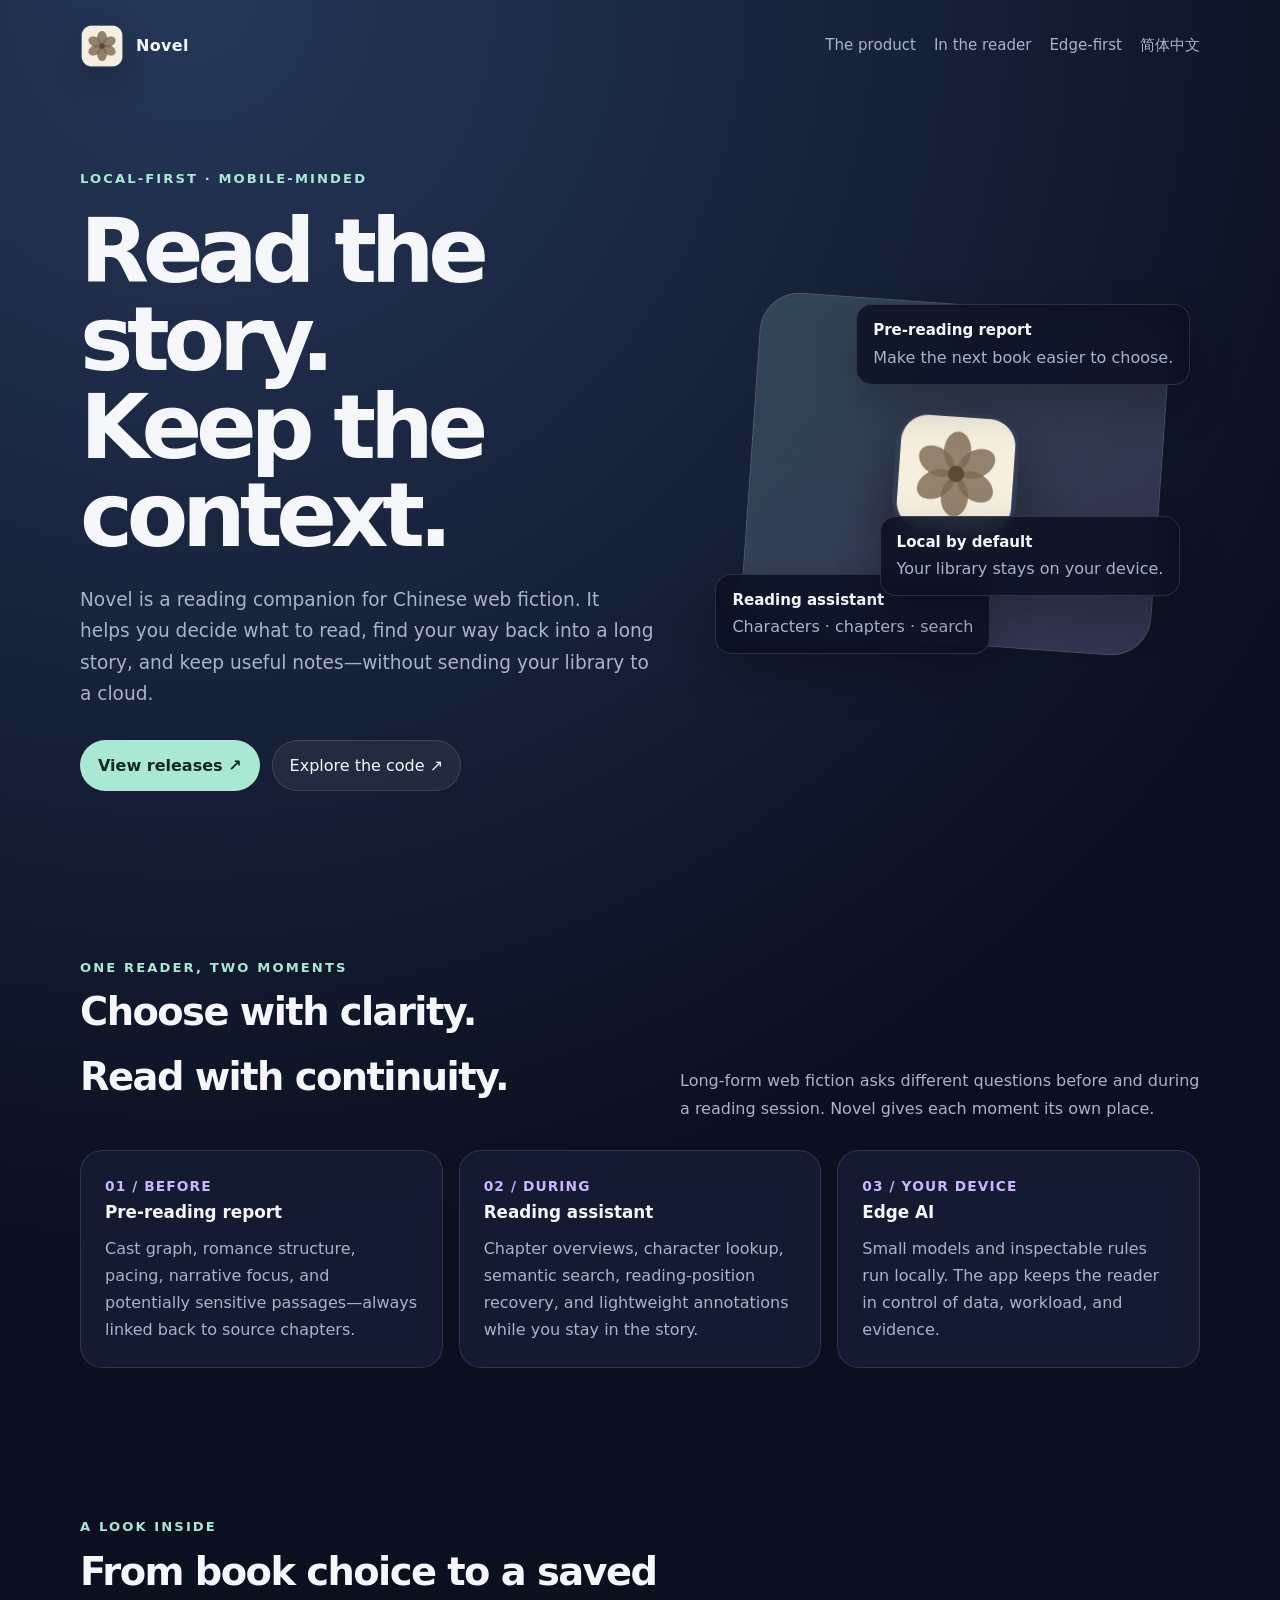
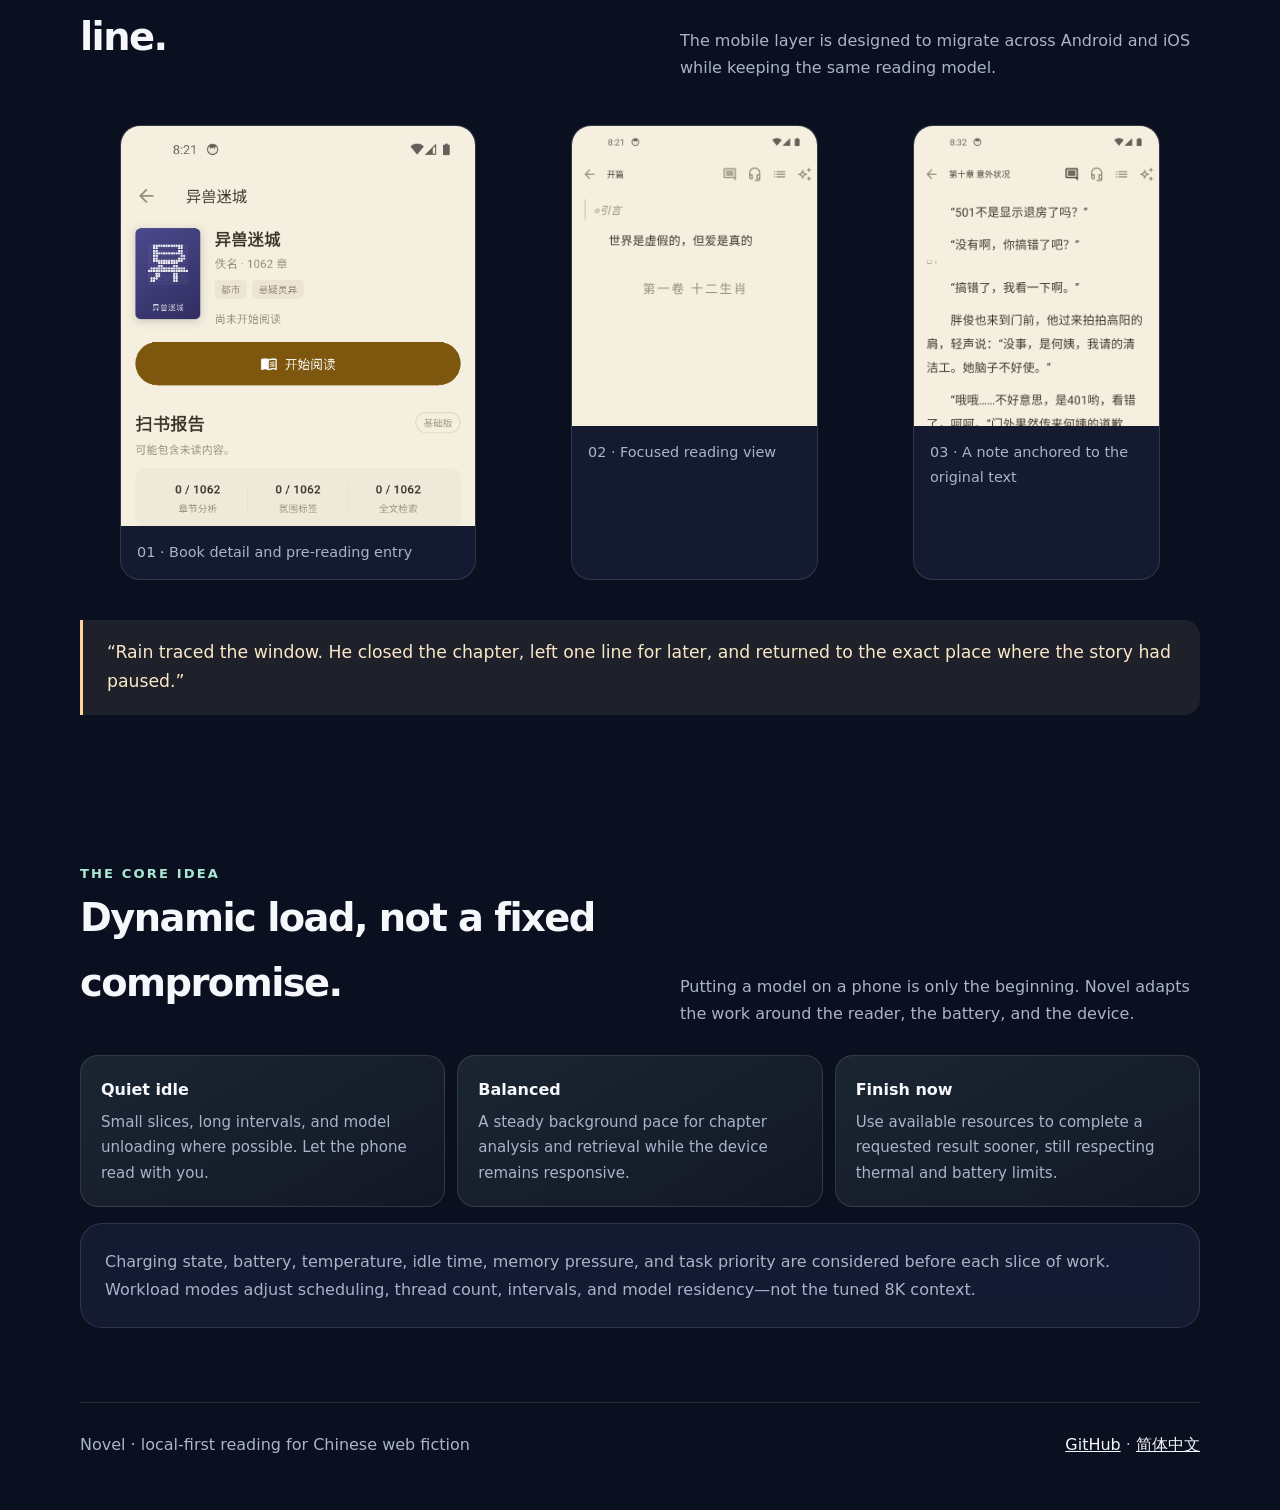
==== docs/index.html @ 36e09f7f "Add bilingual GitHub showcase" ====
<!doctype html>
<html lang="en">
<head>
  <meta charset="utf-8">
  <meta name="viewport" content="width=device-width, initial-scale=1">
  <meta name="description" content="Novel — a local-first reader for Chinese web fiction, built for edge devices.">
  <title>Novel · Read closer to the edge</title>
  <link rel="stylesheet" href="assets/site.css">
</head>
<body>
  <header class="wrap nav">
    <a class="brand" href="./"><img src="assets/novel-icon.ico" alt="Novel icon"><span>Novel</span></a>
    <nav class="nav-links" aria-label="Site navigation"><a href="#layers">The product</a><a href="#screens">In the reader</a><a href="#edge">Edge-first</a><a href="zh.html">简体中文</a></nav>
  </header>

  <main>
    <section class="wrap hero">
      <div>
        <div class="eyebrow">Local-first · mobile-minded</div>
        <h1>Read the story.<br>Keep the context.</h1>
        <p class="lead">Novel is a reading companion for Chinese web fiction. It helps you decide what to read, find your way back into a long story, and keep useful notes—without sending your library to a cloud.</p>
        <div class="actions"><a class="button primary" href="https://github.com/envymoon/EdgeNovel/releases">View releases ↗</a><a class="button" href="https://github.com/envymoon/EdgeNovel">Explore the code ↗</a></div>
      </div>
      <div class="hero-art" aria-label="Novel app icon and product principles">
        <div class="orb"><img src="assets/novel-icon.ico" alt="Novel app icon"></div>
        <div class="floating f-one"><strong>Pre-reading report</strong>Make the next book easier to choose.</div>
        <div class="floating f-two"><strong>Reading assistant</strong>Characters · chapters · search</div>
        <div class="floating f-three"><strong>Local by default</strong>Your library stays on your device.</div>
      </div>
    </section>

    <section id="layers" class="wrap">
      <div class="section-head"><div><div class="eyebrow">One reader, two moments</div><h2>Choose with clarity.<br>Read with continuity.</h2></div><p>Long-form web fiction asks different questions before and during a reading session. Novel gives each moment its own place.</p></div>
      <div class="grid">
        <article class="card"><div class="number">01 / BEFORE</div><h3>Pre-reading report</h3><p>Cast graph, romance structure, pacing, narrative focus, and potentially sensitive passages—always linked back to source chapters.</p></article>
        <article class="card"><div class="number">02 / DURING</div><h3>Reading assistant</h3><p>Chapter overviews, character lookup, semantic search, reading-position recovery, and lightweight annotations while you stay in the story.</p></article>
        <article class="card"><div class="number">03 / YOUR DEVICE</div><h3>Edge AI</h3><p>Small models and inspectable rules run locally. The app keeps the reader in control of data, workload, and evidence.</p></article>
      </div>
    </section>

    <section id="screens" class="wrap">
      <div class="section-head"><div><div class="eyebrow">A look inside</div><h2>From book choice to a saved line.</h2></div><p>The mobile layer is designed to migrate across Android and iOS while keeping the same reading model.</p></div>
      <div class="screens">
        <figure class="shot tall"><img src="assets/android-book-detail.png" alt="Novel book detail page"><figcaption>01 · Book detail and pre-reading entry</figcaption></figure>
        <figure class="shot"><img src="assets/android-reader-open.png" alt="Novel reading page"><figcaption>02 · Focused reading view</figcaption></figure>
        <figure class="shot"><img src="assets/android-test-annotation-saved.png" alt="Novel annotation saved in a chapter"><figcaption>03 · A note anchored to the original text</figcaption></figure>
      </div>
      <div style="margin-top:24px" class="quote">“Rain traced the window. He closed the chapter, left one line for later, and returned to the exact place where the story had paused.”</div>
    </section>

    <section id="edge" class="wrap">
      <div class="section-head"><div><div class="eyebrow">The core idea</div><h2>Dynamic load, not a fixed compromise.</h2></div><p>Putting a model on a phone is only the beginning. Novel adapts the work around the reader, the battery, and the device.</p></div>
      <div class="modes">
        <div class="mode"><strong>Quiet idle</strong><p>Small slices, long intervals, and model unloading where possible. Let the phone read with you.</p></div>
        <div class="mode"><strong>Balanced</strong><p>A steady background pace for chapter analysis and retrieval while the device remains responsive.</p></div>
        <div class="mode"><strong>Finish now</strong><p>Use available resources to complete a requested result sooner, still respecting thermal and battery limits.</p></div>
      </div>
      <div class="card" style="margin-top:16px"><p>Charging state, battery, temperature, idle time, memory pressure, and task priority are considered before each slice of work. Workload modes adjust scheduling, thread count, intervals, and model residency—not the tuned 8K context.</p></div>
    </section>
  </main>

  <footer class="wrap footer"><span>Novel · local-first reading for Chinese web fiction</span><span><a href="https://github.com/envymoon/EdgeNovel">GitHub</a> · <a href="zh.html">简体中文</a></span></footer>
</body>
</html>
---- docs/assets/site.css ----
:root {
  color-scheme: dark;
  --bg: #0b1020;
  --surface: rgba(22, 30, 54, .78);
  --surface-strong: #18223d;
  --text: #f6f7fb;
  --muted: #a9b3ca;
  --line: rgba(255,255,255,.12);
  --accent: #a9e8d3;
  --accent-2: #c9b6ff;
  --warm: #ffd49a;
}

* { box-sizing: border-box; }
html { scroll-behavior: smooth; }
body {
  margin: 0;
  background: radial-gradient(circle at 15% 0%, #263759 0, transparent 38%), var(--bg);
  color: var(--text);
  font: 16px/1.7 Inter, ui-sans-serif, system-ui, -apple-system, BlinkMacSystemFont, "Segoe UI", sans-serif;
}
a { color: inherit; }
.wrap { width: min(1120px, calc(100% - 40px)); margin: 0 auto; }
.nav { display:flex; align-items:center; justify-content:space-between; padding: 24px 0; }
.brand { display:flex; align-items:center; gap: 12px; font-weight: 700; letter-spacing: .02em; text-decoration:none; }
.brand img { width: 44px; height: 44px; border-radius: 13px; box-shadow: 0 12px 30px rgba(0,0,0,.25); }
.nav-links { display:flex; gap: 18px; color: var(--muted); font-size: .94rem; }
.nav-links a { text-decoration:none; }
.nav-links a:hover { color: var(--text); }
.hero { display:grid; grid-template-columns: 1.08fr .92fr; gap: 56px; align-items:center; padding: 76px 0 92px; }
.eyebrow { color: var(--accent); font-size: .82rem; letter-spacing: .16em; text-transform: uppercase; font-weight: 700; }
h1 { font-size: clamp(2.7rem, 7vw, 5.8rem); line-height: .98; letter-spacing: -.07em; margin: 18px 0 24px; max-width: 720px; }
h2 { font-size: clamp(1.8rem, 3vw, 2.8rem); letter-spacing: -.04em; margin: 0 0 12px; }
h3 { margin: 0 0 8px; font-size: 1.05rem; }
.lead { color: var(--muted); font-size: 1.16rem; max-width: 630px; }
.actions { display:flex; flex-wrap:wrap; gap: 12px; margin-top: 30px; }
.button { display:inline-flex; align-items:center; gap:8px; padding: 11px 17px; border: 1px solid var(--line); border-radius: 999px; text-decoration:none; background: rgba(255,255,255,.06); }
.button.primary { background: var(--accent); color: #142920; border-color: transparent; font-weight: 700; }
.hero-art { position:relative; min-height: 390px; }
.orb { position:absolute; inset: 20px 8% 30px 8%; border-radius: 40px; background: linear-gradient(145deg, rgba(169,232,211,.18), rgba(201,182,255,.2)); border:1px solid var(--line); transform: rotate(4deg); }
.orb img { position:absolute; width: 124px; height:124px; left: 50%; top: 50%; transform: translate(-50%,-50%); border-radius: 34px; box-shadow: 0 24px 60px rgba(0,0,0,.4); }
.floating { position:absolute; padding: 13px 16px; border:1px solid var(--line); border-radius:16px; background: rgba(12,18,36,.88); backdrop-filter: blur(14px); color: var(--muted); box-shadow: 0 20px 45px rgba(0,0,0,.22); }
.floating strong { display:block; color: var(--text); font-size: .94rem; }
.f-one { top: 20px; right: 2%; } .f-two { bottom: 20px; left: 1%; } .f-three { bottom: 78px; right: 4%; }
section { padding: 74px 0; }
.section-head { display:flex; justify-content:space-between; align-items:end; gap: 20px; margin-bottom: 28px; }
.section-head p { max-width: 520px; color: var(--muted); margin:0; }
.grid { display:grid; grid-template-columns: repeat(3, 1fr); gap: 16px; }
.card { background: var(--surface); border: 1px solid var(--line); border-radius: 22px; padding: 24px; backdrop-filter: blur(12px); }
.card p { color: var(--muted); margin: 0; }
.number { color: var(--accent-2); font-weight:800; font-size:.86rem; letter-spacing:.08em; }
.screens { display:grid; grid-template-columns: 1.2fr .9fr .9fr; gap: 15px; align-items:stretch; }
.shot { overflow:hidden; border-radius: 20px; border:1px solid var(--line); background: #141b30; }
.shot img { width:100%; height: 300px; object-fit:cover; object-position:top; display:block; }
.shot.tall img { height: 400px; }
.shot figcaption { padding: 14px 16px; color: var(--muted); font-size:.9rem; }
.quote { border-left: 3px solid var(--warm); padding: 18px 24px; background: rgba(255,212,154,.08); border-radius: 0 16px 16px 0; color: #f9e7c7; font-size: 1.08rem; }
.modes { display:grid; grid-template-columns: repeat(3,1fr); gap: 12px; }
.mode { padding: 20px; border-radius: 18px; border:1px solid var(--line); background: linear-gradient(150deg, rgba(169,232,211,.10), rgba(255,255,255,.03)); }
.mode strong { display:block; margin-bottom:6px; }
.mode p { color: var(--muted); margin:0; font-size:.94rem; }
.footer { border-top:1px solid var(--line); padding: 28px 0 52px; color: var(--muted); display:flex; justify-content:space-between; gap: 20px; }
.footer a { color: var(--text); }
@media (max-width: 820px) {
  .hero { grid-template-columns: 1fr; padding-top: 40px; }
  .hero-art { min-height: 330px; }
  .grid, .modes { grid-template-columns: 1fr; }
  .screens { grid-template-columns: 1fr 1fr; }
  .shot:first-child { grid-column: 1 / -1; }
  .nav-links { gap: 10px; }
}
@media (max-width: 520px) {
  .wrap { width: min(100% - 28px, 1120px); }
  .nav { align-items:flex-start; }
  .nav-links { flex-direction:column; align-items:flex-end; }
  .screens { grid-template-columns: 1fr; }
  .shot:first-child { grid-column:auto; }
}
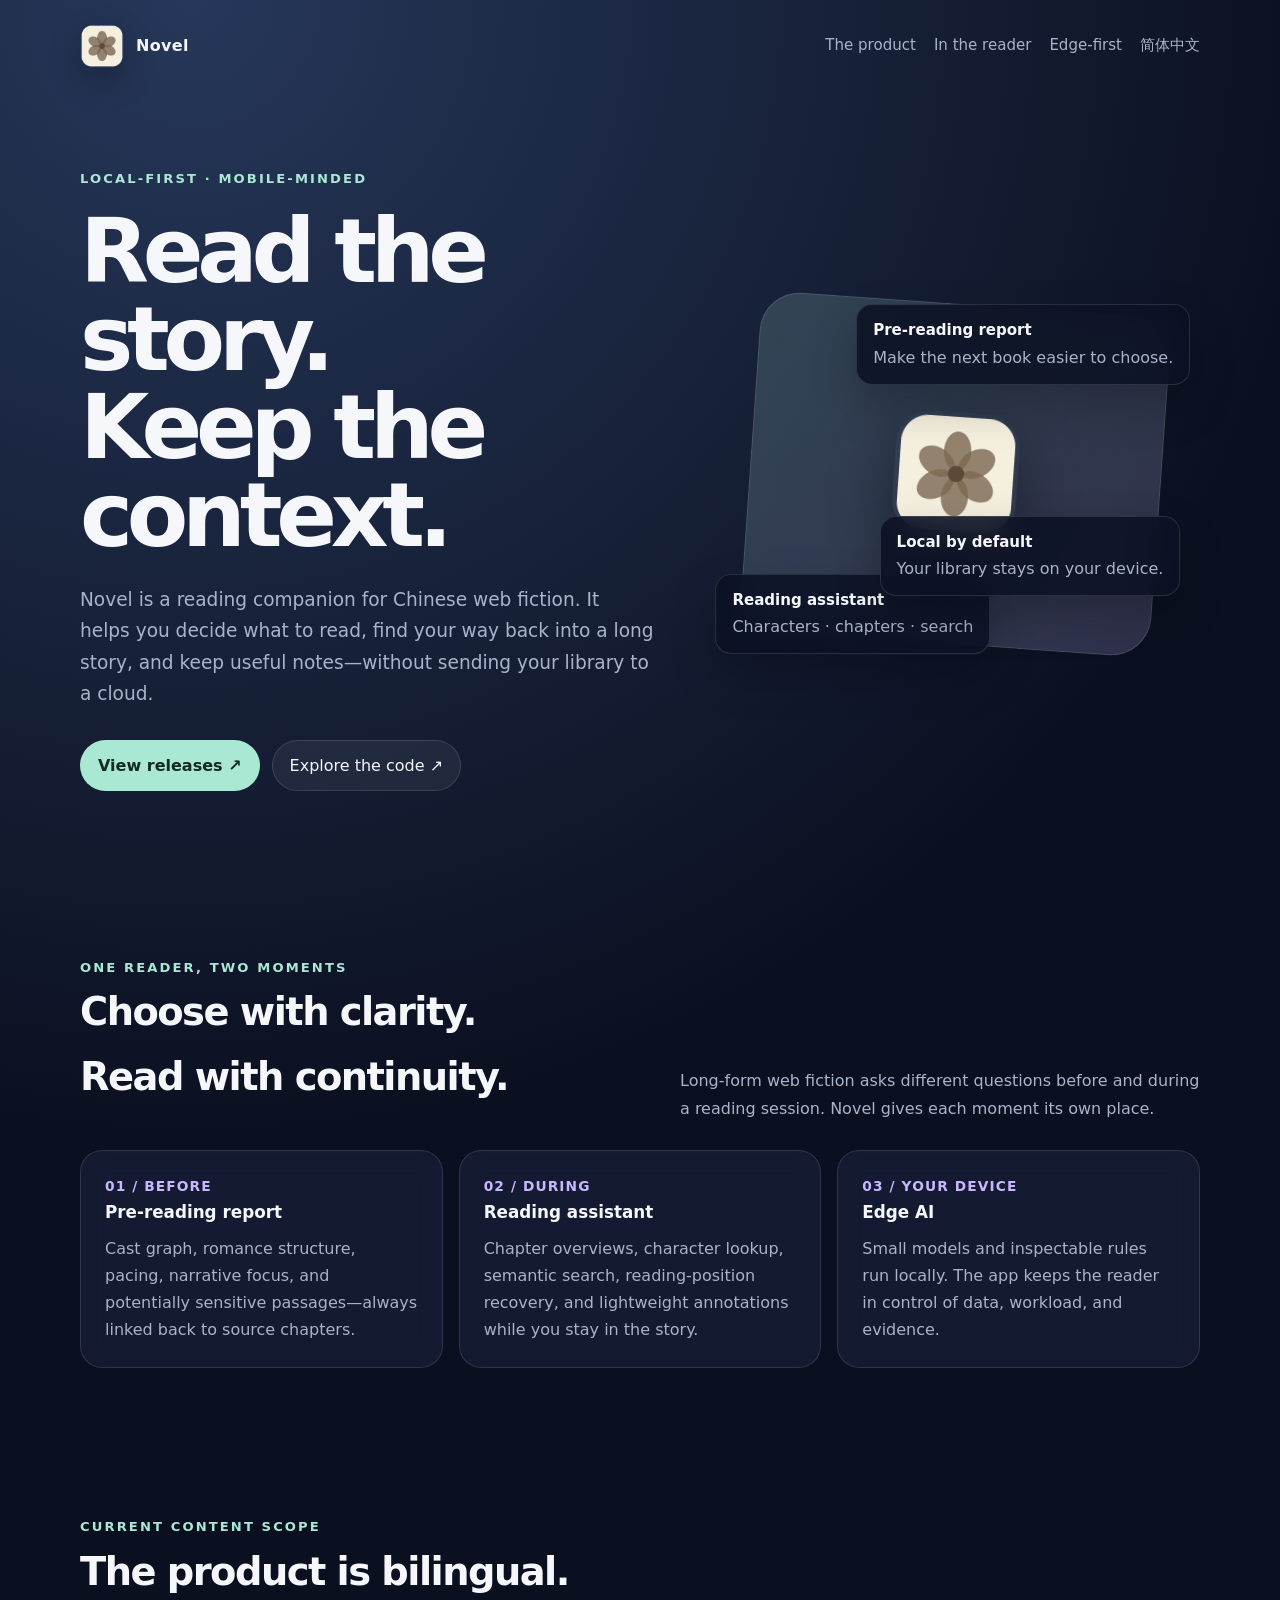
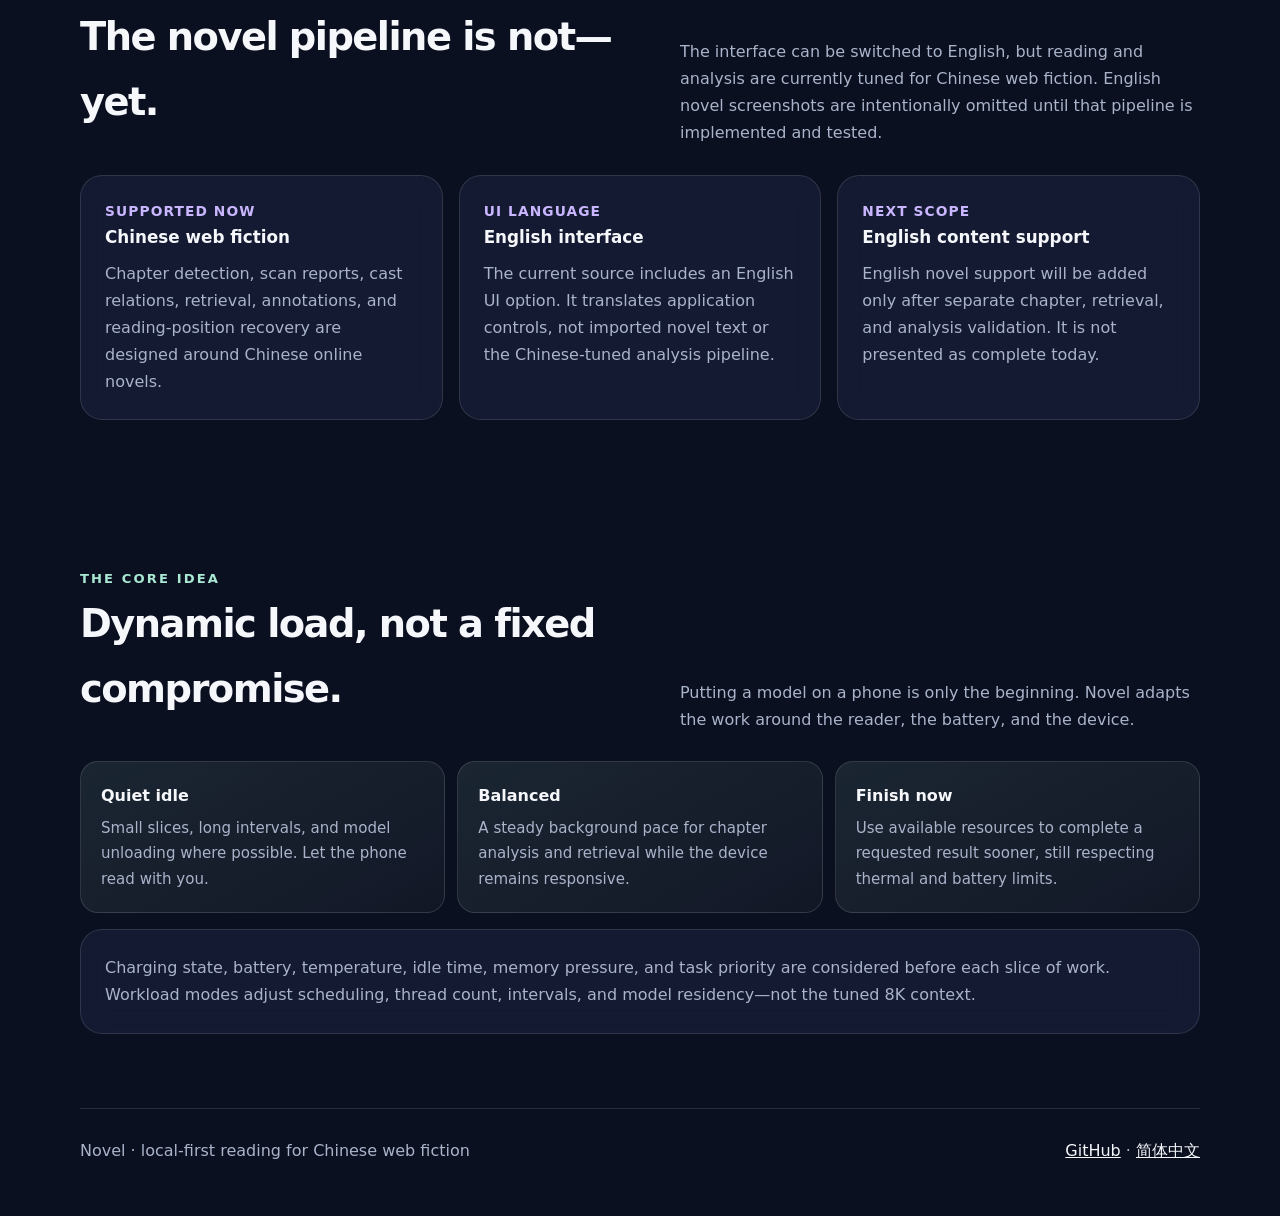
==== commit 1b186052: "Clarify Chinese content support" ====
--- a/docs/index.html
+++ b/docs/index.html
@@ -39,13 +39,12 @@
     </section>
 
     <section id="screens" class="wrap">
-      <div class="section-head"><div><div class="eyebrow">A look inside</div><h2>From book choice to a saved line.</h2></div><p>The mobile layer is designed to migrate across Android and iOS while keeping the same reading model.</p></div>
-      <div class="screens">
-        <figure class="shot tall"><img src="assets/android-book-detail.png" alt="Novel book detail page"><figcaption>01 · Book detail and pre-reading entry</figcaption></figure>
-        <figure class="shot"><img src="assets/android-reader-open.png" alt="Novel reading page"><figcaption>02 · Focused reading view</figcaption></figure>
-        <figure class="shot"><img src="assets/android-test-annotation-saved.png" alt="Novel annotation saved in a chapter"><figcaption>03 · A note anchored to the original text</figcaption></figure>
+      <div class="section-head"><div><div class="eyebrow">Current content scope</div><h2>The product is bilingual.<br>The novel pipeline is not—yet.</h2></div><p>The interface can be switched to English, but reading and analysis are currently tuned for Chinese web fiction. English novel screenshots are intentionally omitted until that pipeline is implemented and tested.</p></div>
+      <div class="grid">
+        <article class="card"><div class="number">SUPPORTED NOW</div><h3>Chinese web fiction</h3><p>Chapter detection, scan reports, cast relations, retrieval, annotations, and reading-position recovery are designed around Chinese online novels.</p></article>
+        <article class="card"><div class="number">UI LANGUAGE</div><h3>English interface</h3><p>The current source includes an English UI option. It translates application controls, not imported novel text or the Chinese-tuned analysis pipeline.</p></article>
+        <article class="card"><div class="number">NEXT SCOPE</div><h3>English content support</h3><p>English novel support will be added only after separate chapter, retrieval, and analysis validation. It is not presented as complete today.</p></article>
       </div>
-      <div style="margin-top:24px" class="quote">“Rain traced the window. He closed the chapter, left one line for later, and returned to the exact place where the story had paused.”</div>
     </section>
 
     <section id="edge" class="wrap">
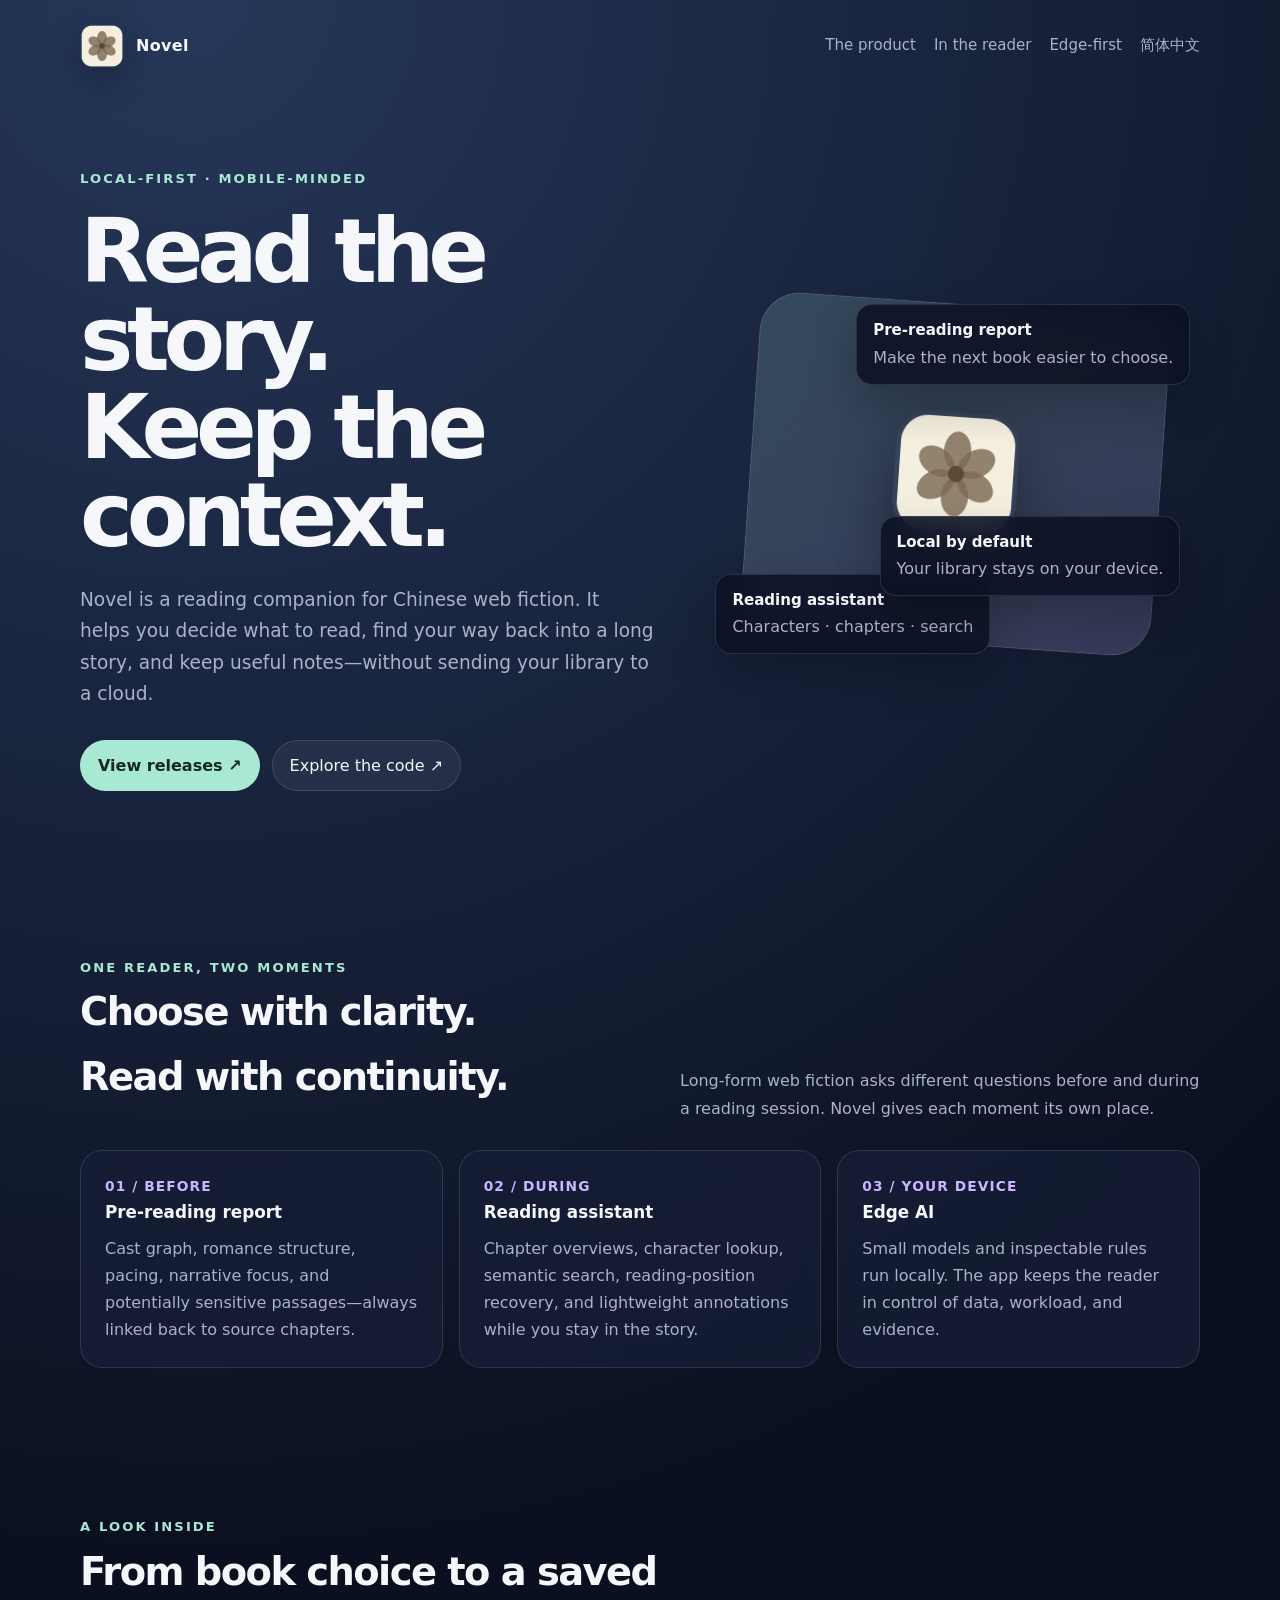
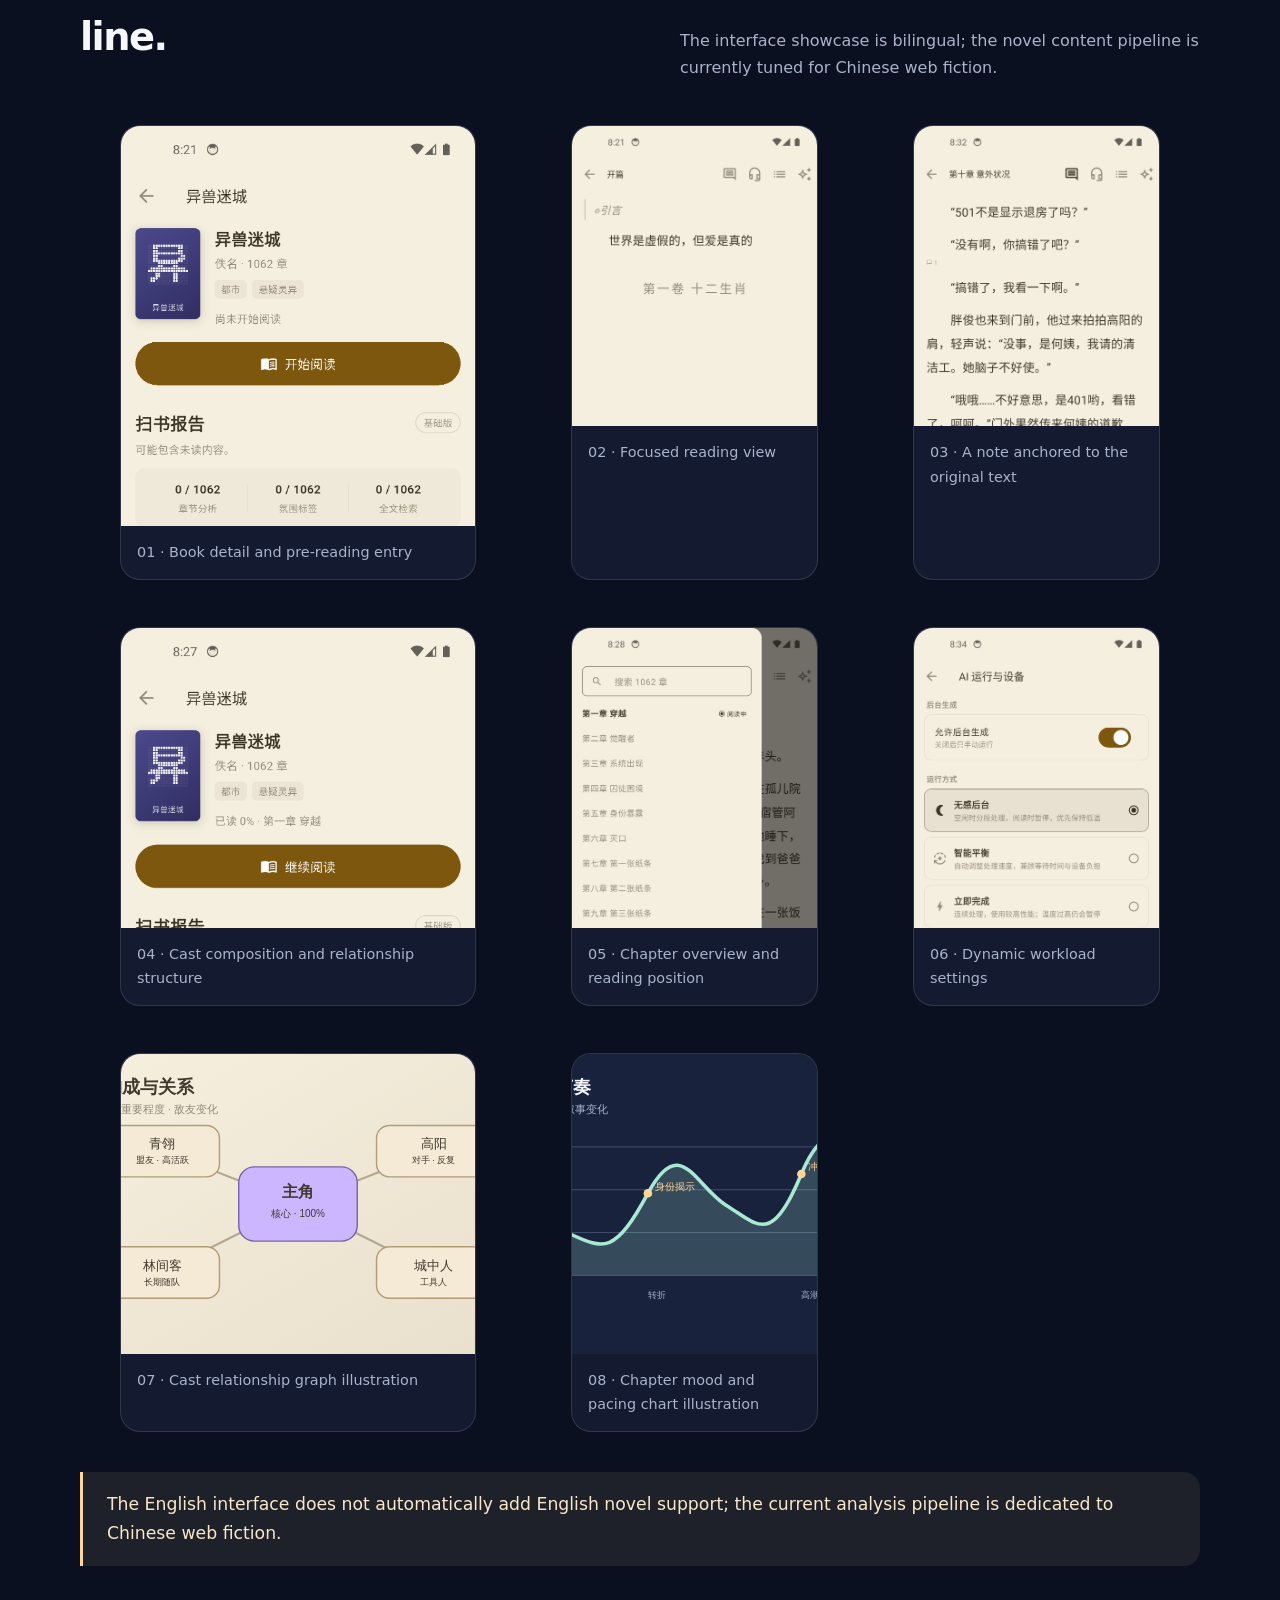
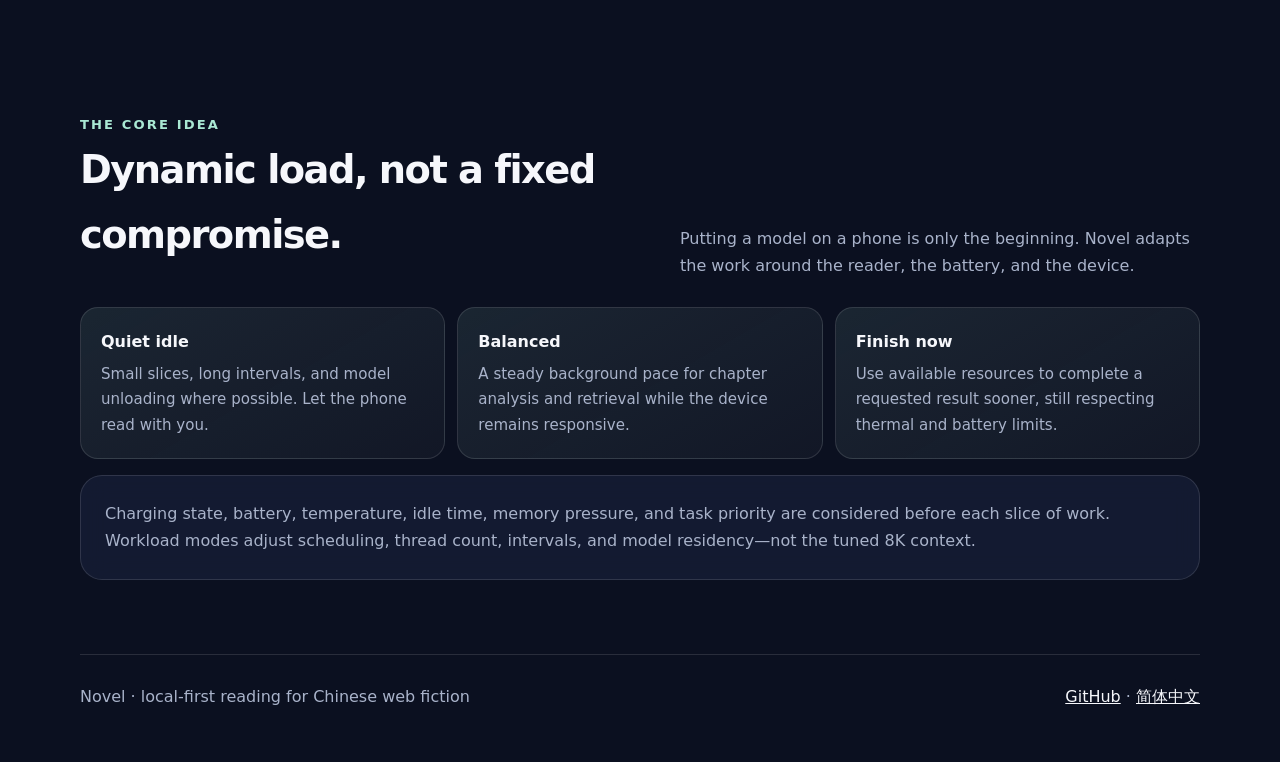
==== commit e99578ca: "Restore bilingual showcase images" ====
--- a/docs/index.html
+++ b/docs/index.html
@@ -39,12 +39,18 @@
     </section>
 
     <section id="screens" class="wrap">
-      <div class="section-head"><div><div class="eyebrow">Current content scope</div><h2>The product is bilingual.<br>The novel pipeline is not—yet.</h2></div><p>The interface can be switched to English, but reading and analysis are currently tuned for Chinese web fiction. English novel screenshots are intentionally omitted until that pipeline is implemented and tested.</p></div>
-      <div class="grid">
-        <article class="card"><div class="number">SUPPORTED NOW</div><h3>Chinese web fiction</h3><p>Chapter detection, scan reports, cast relations, retrieval, annotations, and reading-position recovery are designed around Chinese online novels.</p></article>
-        <article class="card"><div class="number">UI LANGUAGE</div><h3>English interface</h3><p>The current source includes an English UI option. It translates application controls, not imported novel text or the Chinese-tuned analysis pipeline.</p></article>
-        <article class="card"><div class="number">NEXT SCOPE</div><h3>English content support</h3><p>English novel support will be added only after separate chapter, retrieval, and analysis validation. It is not presented as complete today.</p></article>
+      <div class="section-head"><div><div class="eyebrow">A look inside</div><h2>From book choice to a saved line.</h2></div><p>The interface showcase is bilingual; the novel content pipeline is currently tuned for Chinese web fiction.</p></div>
+      <div class="screens">
+        <figure class="shot tall"><img src="assets/android-book-detail.png" alt="Novel book detail page"><figcaption>01 · Book detail and pre-reading entry</figcaption></figure>
+        <figure class="shot"><img src="assets/android-reader-open.png" alt="Novel reading page"><figcaption>02 · Focused reading view</figcaption></figure>
+        <figure class="shot"><img src="assets/android-test-annotation-saved.png" alt="Novel annotation saved in a chapter"><figcaption>03 · A note anchored to the original text</figcaption></figure>
+        <figure class="shot"><img src="assets/android-test-detail2.png" alt="Cast composition and relationship structure"><figcaption>04 · Cast composition and relationship structure</figcaption></figure>
+        <figure class="shot"><img src="assets/android-test-toc-open2.png" alt="Chapter overview and current reading position"><figcaption>05 · Chapter overview and reading position</figcaption></figure>
+        <figure class="shot"><img src="assets/android-test-ai-runtime-mobile.png" alt="Dynamic workload settings"><figcaption>06 · Dynamic workload settings</figcaption></figure>
+        <figure class="shot"><img src="assets/cast-graph.svg" alt="Cast relationship graph interface illustration"><figcaption>07 · Cast relationship graph illustration</figcaption></figure>
+        <figure class="shot"><img src="assets/mood-chart.svg" alt="Chapter mood and pacing chart interface illustration"><figcaption>08 · Chapter mood and pacing chart illustration</figcaption></figure>
       </div>
+      <div style="margin-top:24px" class="quote">The English interface does not automatically add English novel support; the current analysis pipeline is dedicated to Chinese web fiction.</div>
     </section>
 
     <section id="edge" class="wrap">
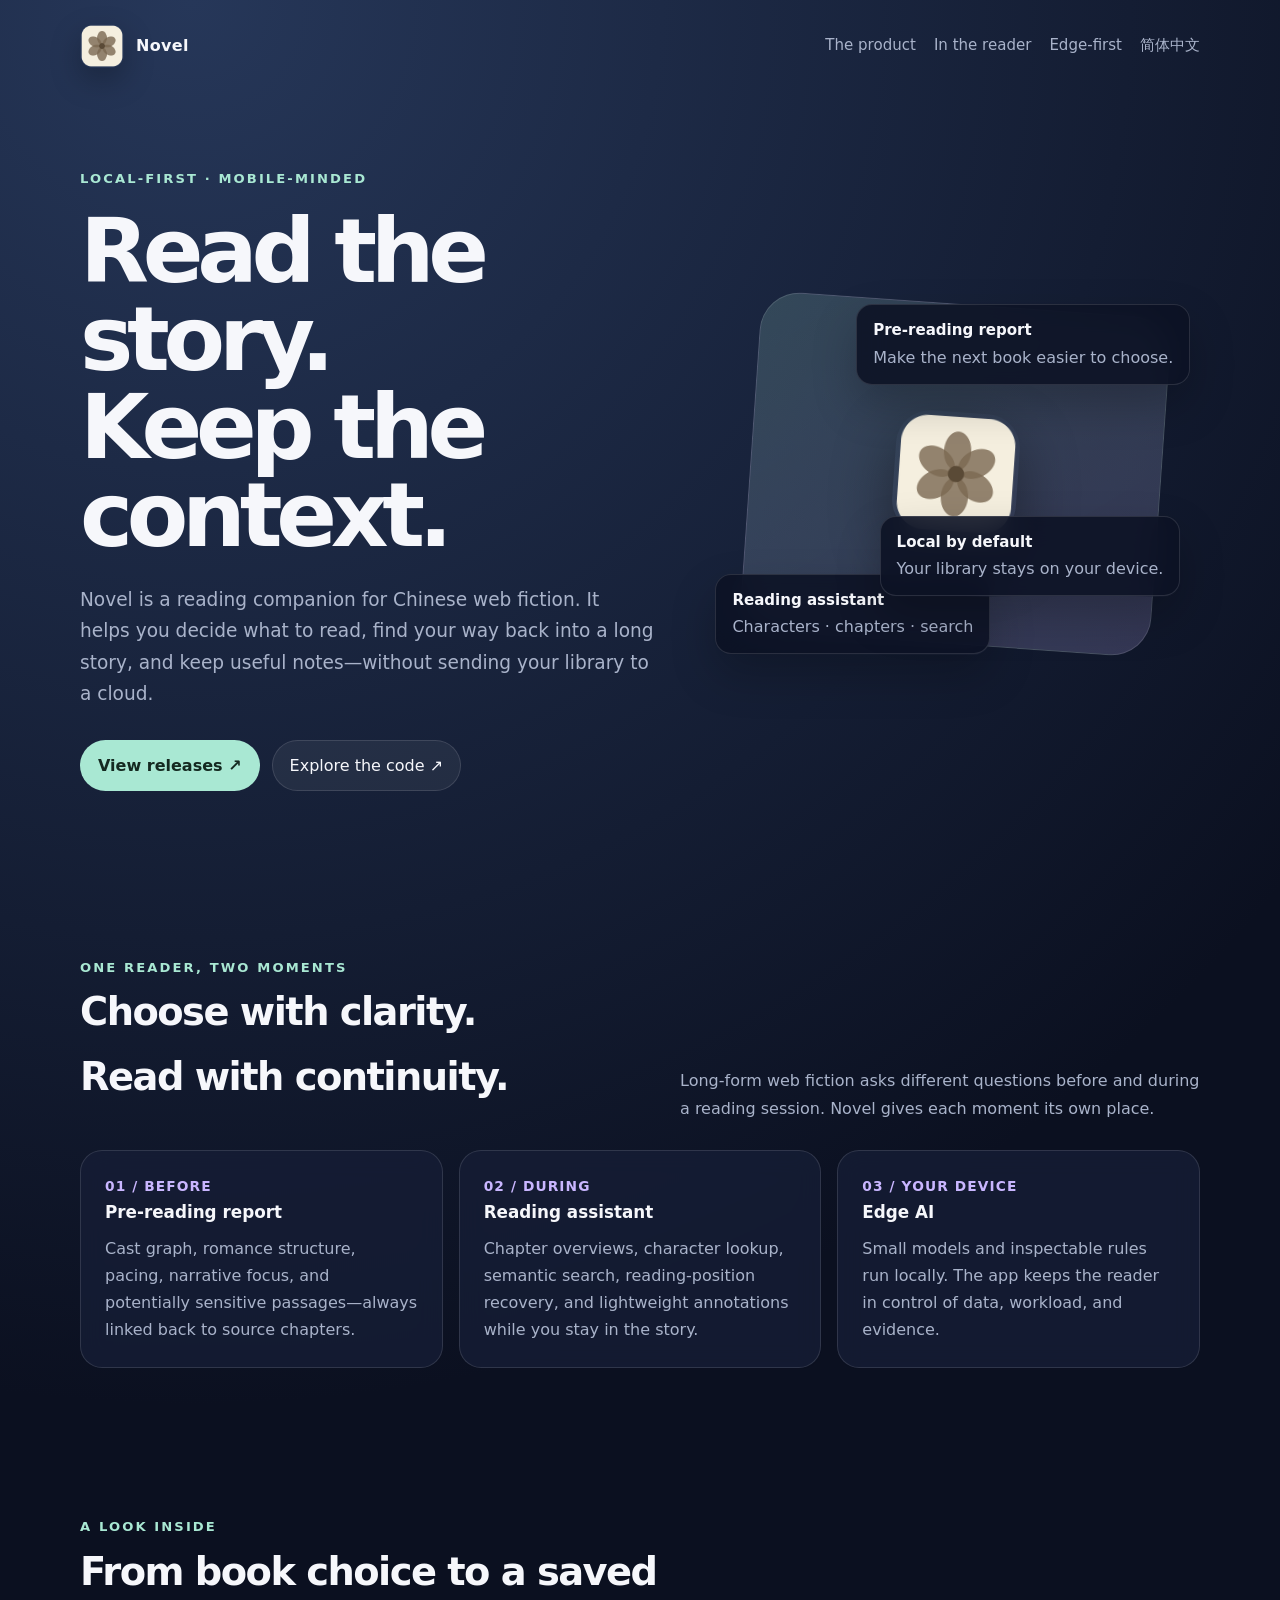
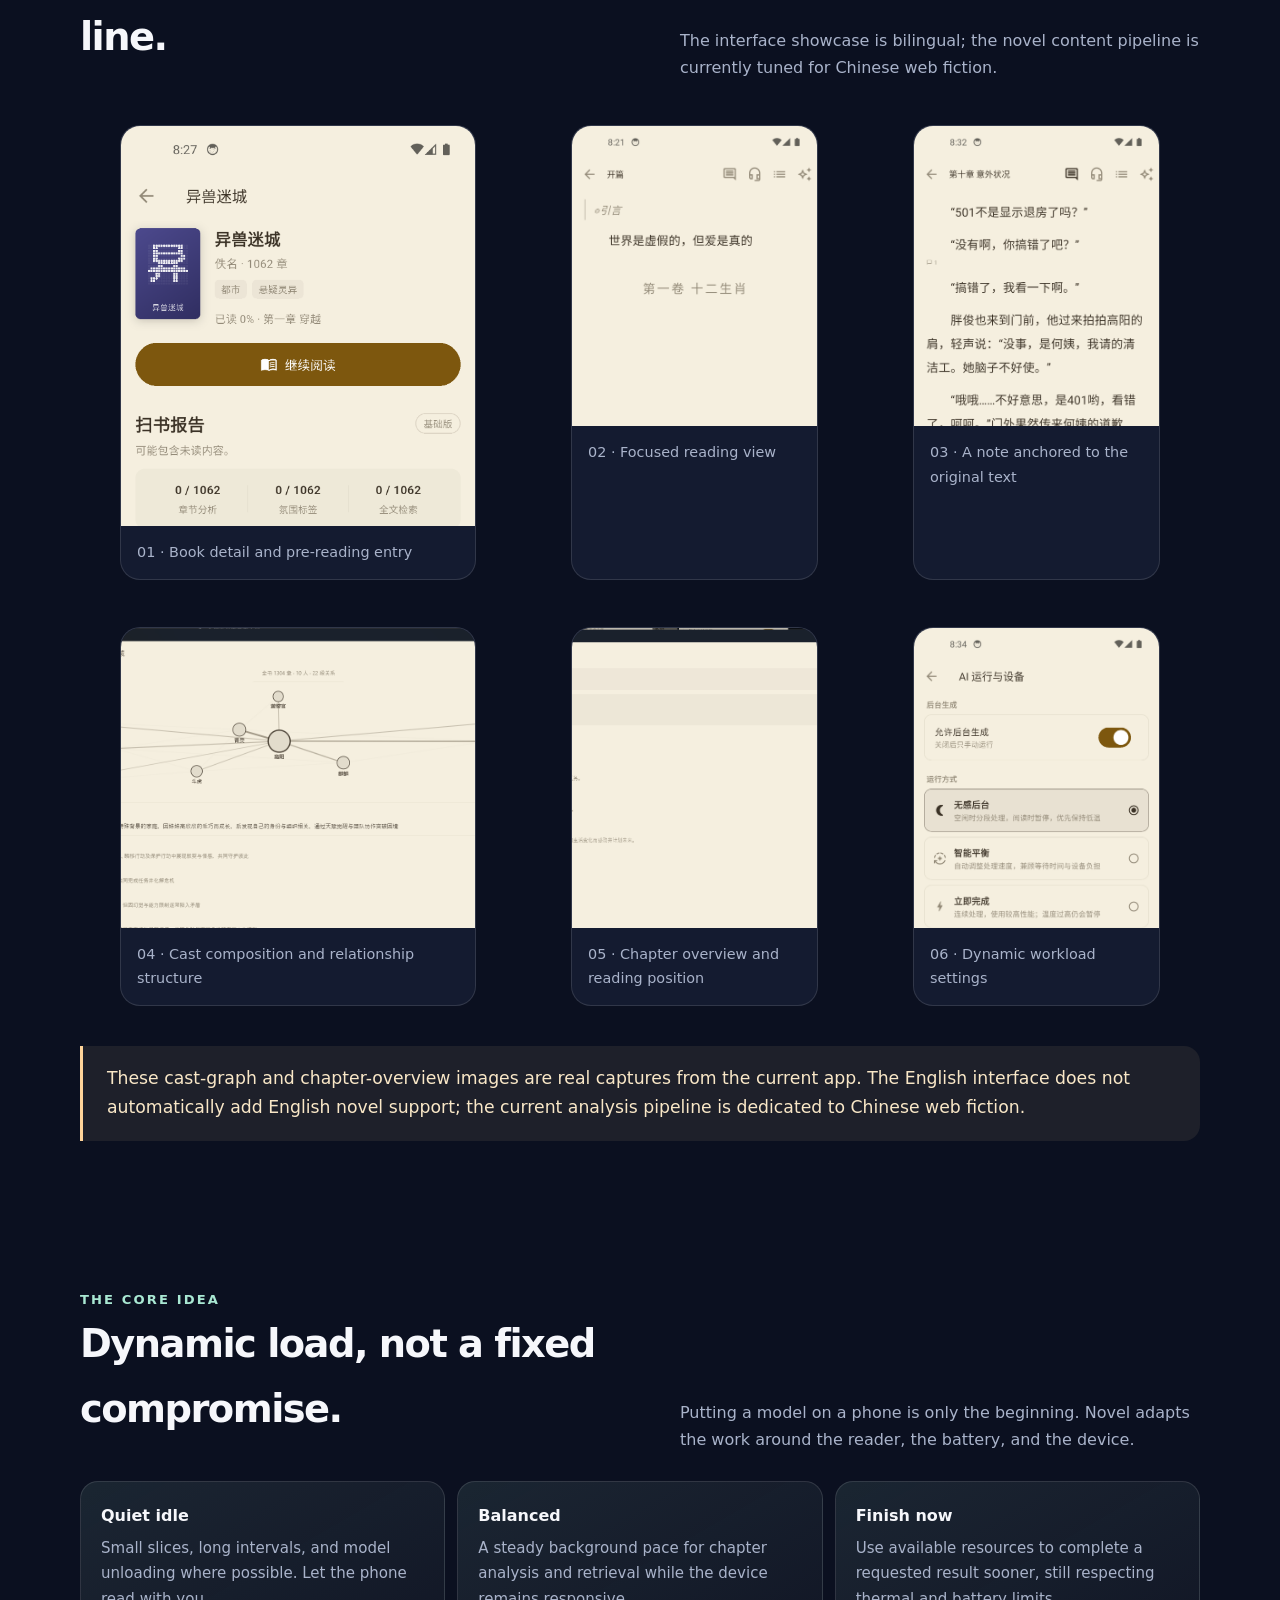
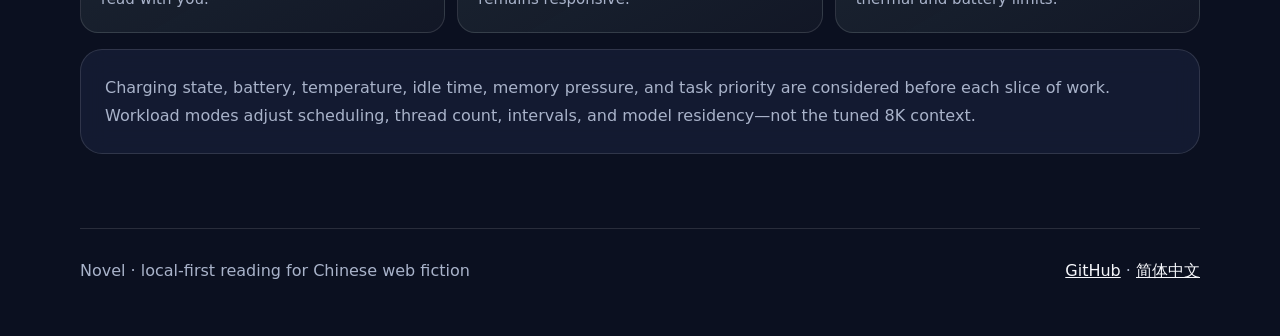
==== commit 692d4b67: "Use real reader screenshots" ====
--- a/docs/index.html
+++ b/docs/index.html
@@ -44,13 +44,11 @@
         <figure class="shot tall"><img src="assets/android-book-detail.png" alt="Novel book detail page"><figcaption>01 · Book detail and pre-reading entry</figcaption></figure>
         <figure class="shot"><img src="assets/android-reader-open.png" alt="Novel reading page"><figcaption>02 · Focused reading view</figcaption></figure>
         <figure class="shot"><img src="assets/android-test-annotation-saved.png" alt="Novel annotation saved in a chapter"><figcaption>03 · A note anchored to the original text</figcaption></figure>
-        <figure class="shot"><img src="assets/android-test-detail2.png" alt="Cast composition and relationship structure"><figcaption>04 · Cast composition and relationship structure</figcaption></figure>
-        <figure class="shot"><img src="assets/android-test-toc-open2.png" alt="Chapter overview and current reading position"><figcaption>05 · Chapter overview and reading position</figcaption></figure>
+        <figure class="shot"><img src="assets/cast-graph-real.png" alt="Cast composition and relationship structure"><figcaption>04 · Cast composition and relationship structure</figcaption></figure>
+        <figure class="shot"><img src="assets/chapter-overview-real.png" alt="Chapter overview and current reading position"><figcaption>05 · Chapter overview and reading position</figcaption></figure>
         <figure class="shot"><img src="assets/android-test-ai-runtime-mobile.png" alt="Dynamic workload settings"><figcaption>06 · Dynamic workload settings</figcaption></figure>
-        <figure class="shot"><img src="assets/cast-graph.svg" alt="Cast relationship graph interface illustration"><figcaption>07 · Cast relationship graph illustration</figcaption></figure>
-        <figure class="shot"><img src="assets/mood-chart.svg" alt="Chapter mood and pacing chart interface illustration"><figcaption>08 · Chapter mood and pacing chart illustration</figcaption></figure>
       </div>
-      <div style="margin-top:24px" class="quote">The English interface does not automatically add English novel support; the current analysis pipeline is dedicated to Chinese web fiction.</div>
+      <div style="margin-top:24px" class="quote">These cast-graph and chapter-overview images are real captures from the current app. The English interface does not automatically add English novel support; the current analysis pipeline is dedicated to Chinese web fiction.</div>
     </section>
 
     <section id="edge" class="wrap">
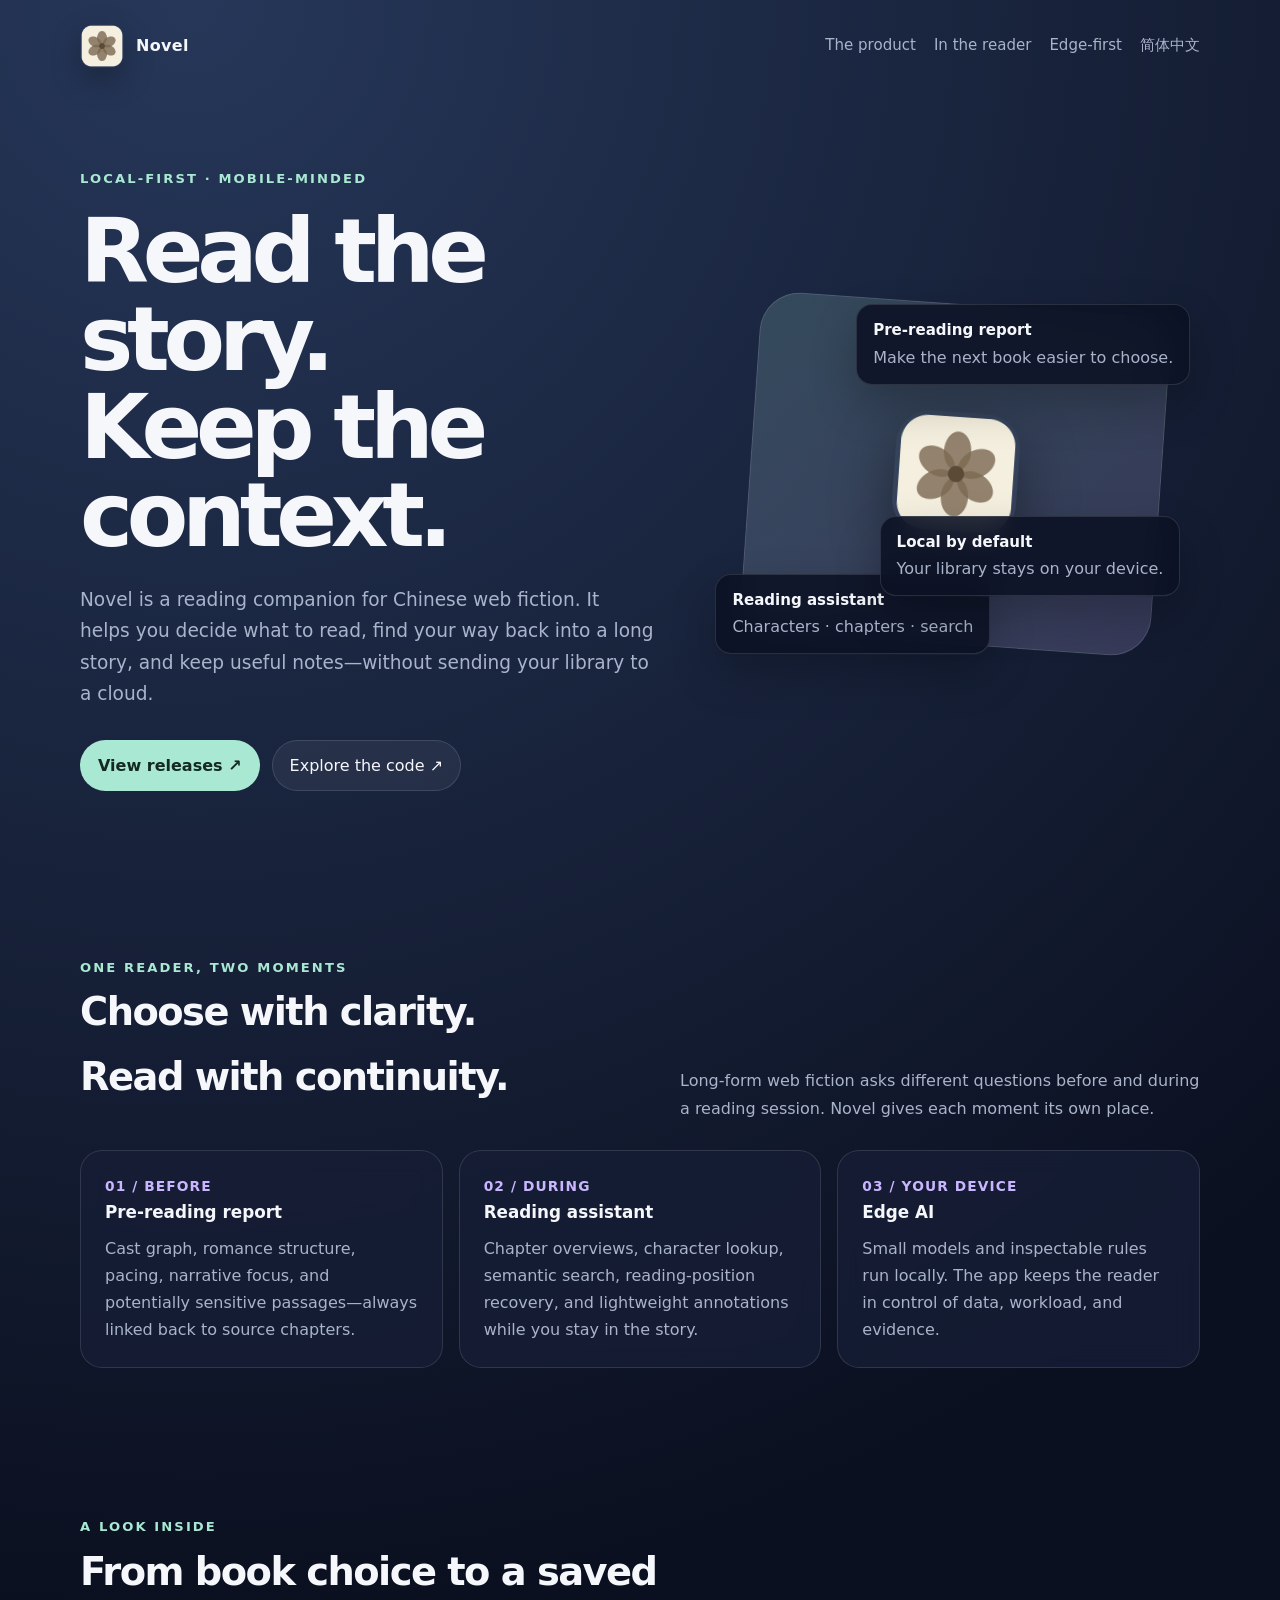
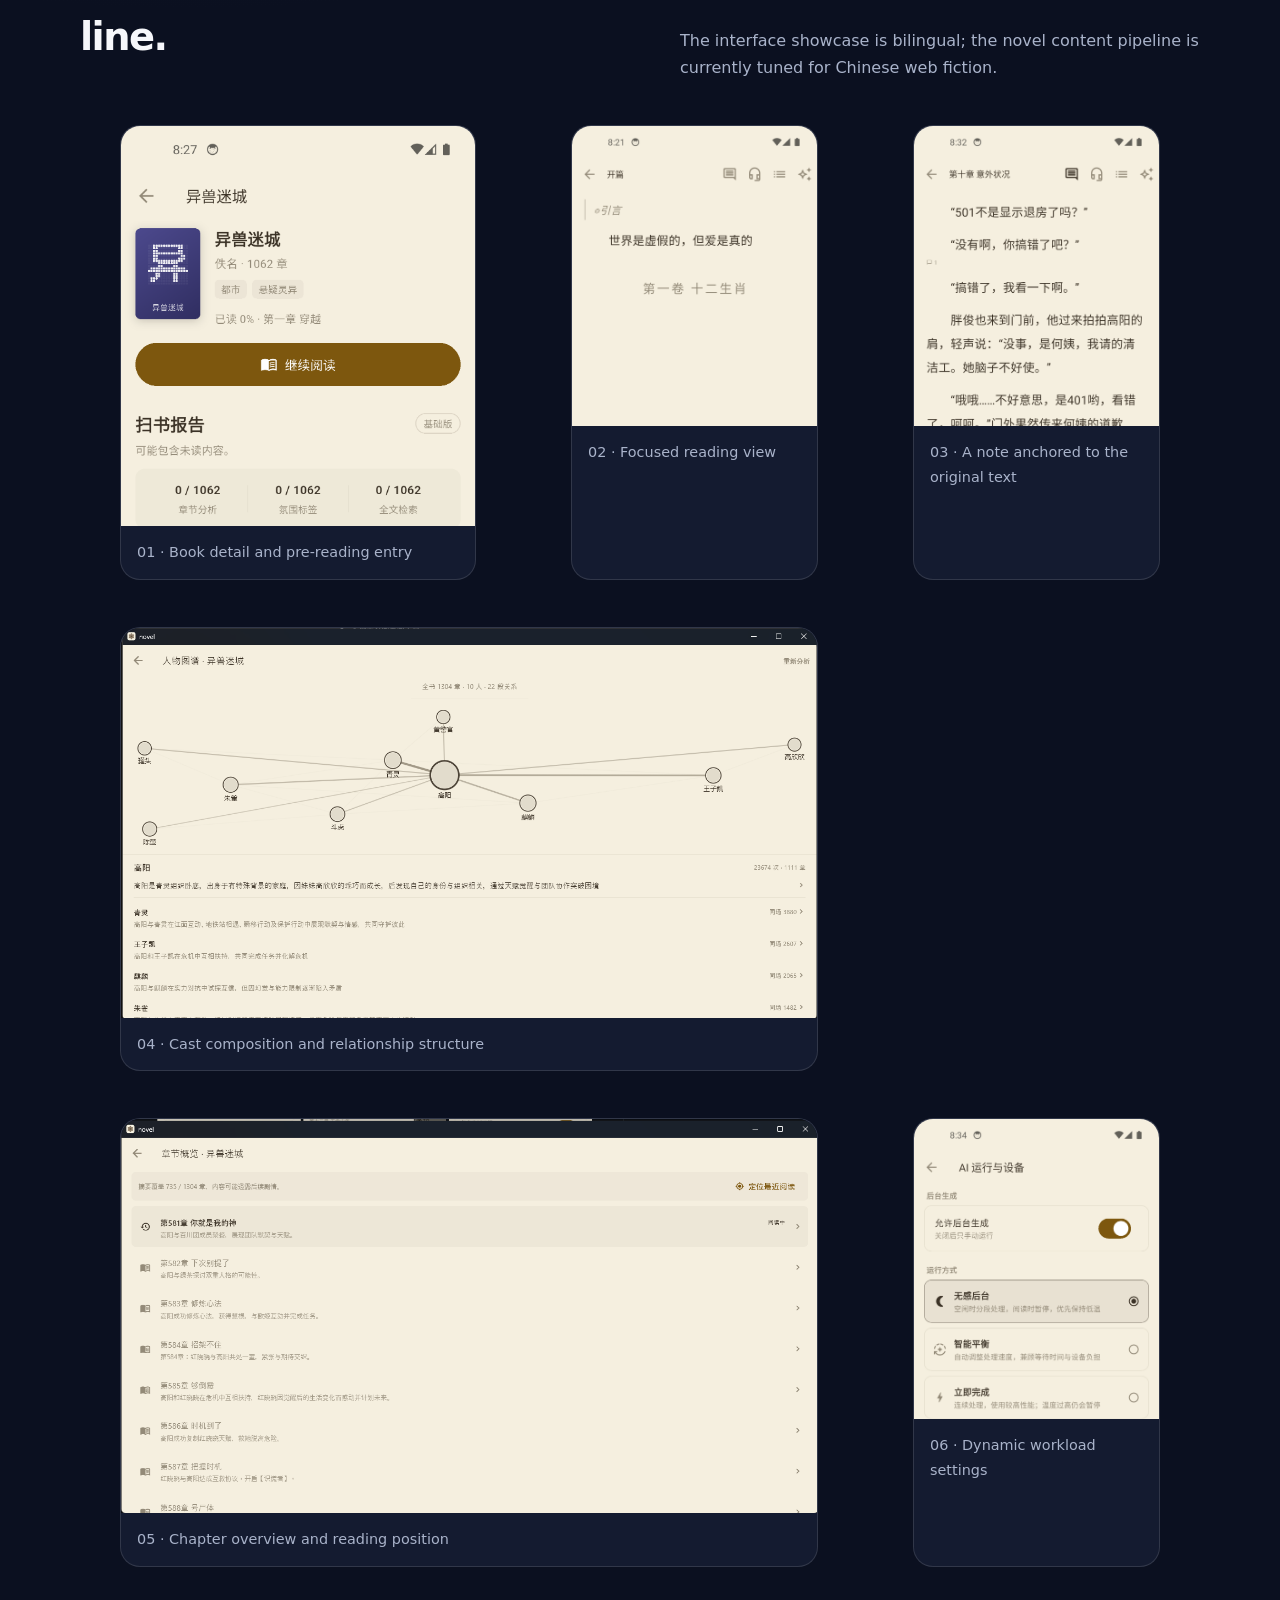
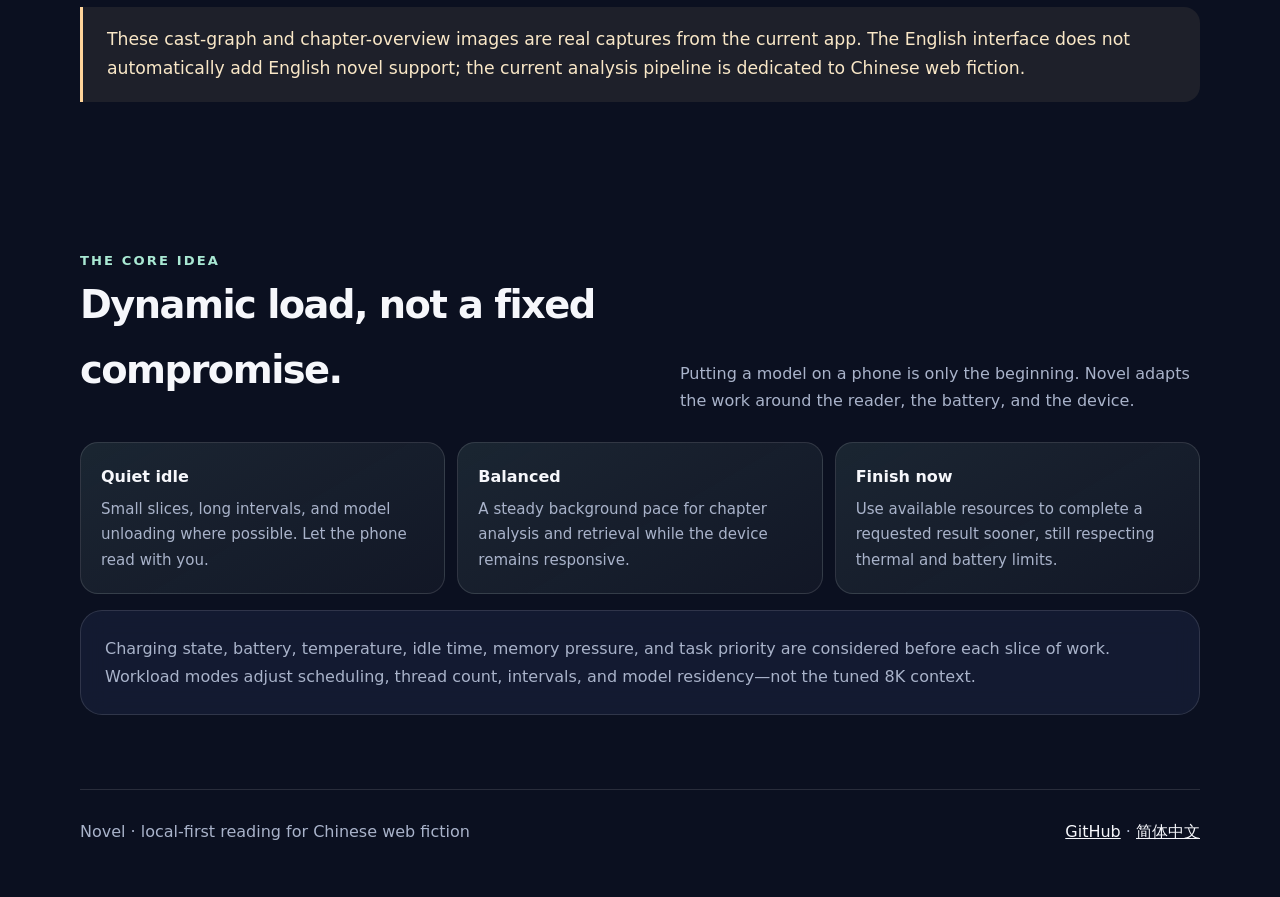
==== commit 52401f19: "Improve showcase screenshot layout" ====
--- a/docs/index.html
+++ b/docs/index.html
@@ -44,8 +44,8 @@
         <figure class="shot tall"><img src="assets/android-book-detail.png" alt="Novel book detail page"><figcaption>01 · Book detail and pre-reading entry</figcaption></figure>
         <figure class="shot"><img src="assets/android-reader-open.png" alt="Novel reading page"><figcaption>02 · Focused reading view</figcaption></figure>
         <figure class="shot"><img src="assets/android-test-annotation-saved.png" alt="Novel annotation saved in a chapter"><figcaption>03 · A note anchored to the original text</figcaption></figure>
-        <figure class="shot"><img src="assets/cast-graph-real.png" alt="Cast composition and relationship structure"><figcaption>04 · Cast composition and relationship structure</figcaption></figure>
-        <figure class="shot"><img src="assets/chapter-overview-real.png" alt="Chapter overview and current reading position"><figcaption>05 · Chapter overview and reading position</figcaption></figure>
+        <figure class="shot wide"><img src="assets/cast-graph-real.png" alt="Cast composition and relationship structure"><figcaption>04 · Cast composition and relationship structure</figcaption></figure>
+        <figure class="shot wide"><img src="assets/chapter-overview-real.png" alt="Chapter overview and current reading position"><figcaption>05 · Chapter overview and reading position</figcaption></figure>
         <figure class="shot"><img src="assets/android-test-ai-runtime-mobile.png" alt="Dynamic workload settings"><figcaption>06 · Dynamic workload settings</figcaption></figure>
       </div>
       <div style="margin-top:24px" class="quote">These cast-graph and chapter-overview images are real captures from the current app. The English interface does not automatically add English novel support; the current analysis pipeline is dedicated to Chinese web fiction.</div>
--- a/docs/assets/site.css
+++ b/docs/assets/site.css
@@ -53,6 +53,8 @@
 .shot { overflow:hidden; border-radius: 20px; border:1px solid var(--line); background: #141b30; }
 .shot img { width:100%; height: 300px; object-fit:cover; object-position:top; display:block; }
 .shot.tall img { height: 400px; }
+.shot.wide, .shot:has(img[src*="cast-graph-real"]), .shot:has(img[src*="chapter-overview-real"]) { grid-column: span 2; }
+.shot.wide img, .shot:has(img[src*="cast-graph-real"]) img, .shot:has(img[src*="chapter-overview-real"]) img { height: auto; min-height: 390px; max-height: 520px; object-fit: contain; object-position: center; background: #0d1427; }
 .shot figcaption { padding: 14px 16px; color: var(--muted); font-size:.9rem; }
 .quote { border-left: 3px solid var(--warm); padding: 18px 24px; background: rgba(255,212,154,.08); border-radius: 0 16px 16px 0; color: #f9e7c7; font-size: 1.08rem; }
 .modes { display:grid; grid-template-columns: repeat(3,1fr); gap: 12px; }
@@ -67,6 +69,7 @@
   .grid, .modes { grid-template-columns: 1fr; }
   .screens { grid-template-columns: 1fr 1fr; }
   .shot:first-child { grid-column: 1 / -1; }
+  .shot.wide, .shot:has(img[src*="cast-graph-real"]), .shot:has(img[src*="chapter-overview-real"]) { grid-column: 1 / -1; }
   .nav-links { gap: 10px; }
 }
 @media (max-width: 520px) {
@@ -75,4 +78,5 @@
   .nav-links { flex-direction:column; align-items:flex-end; }
   .screens { grid-template-columns: 1fr; }
   .shot:first-child { grid-column:auto; }
+  .shot.wide, .shot:has(img[src*="cast-graph-real"]), .shot:has(img[src*="chapter-overview-real"]) { grid-column: auto; }
 }
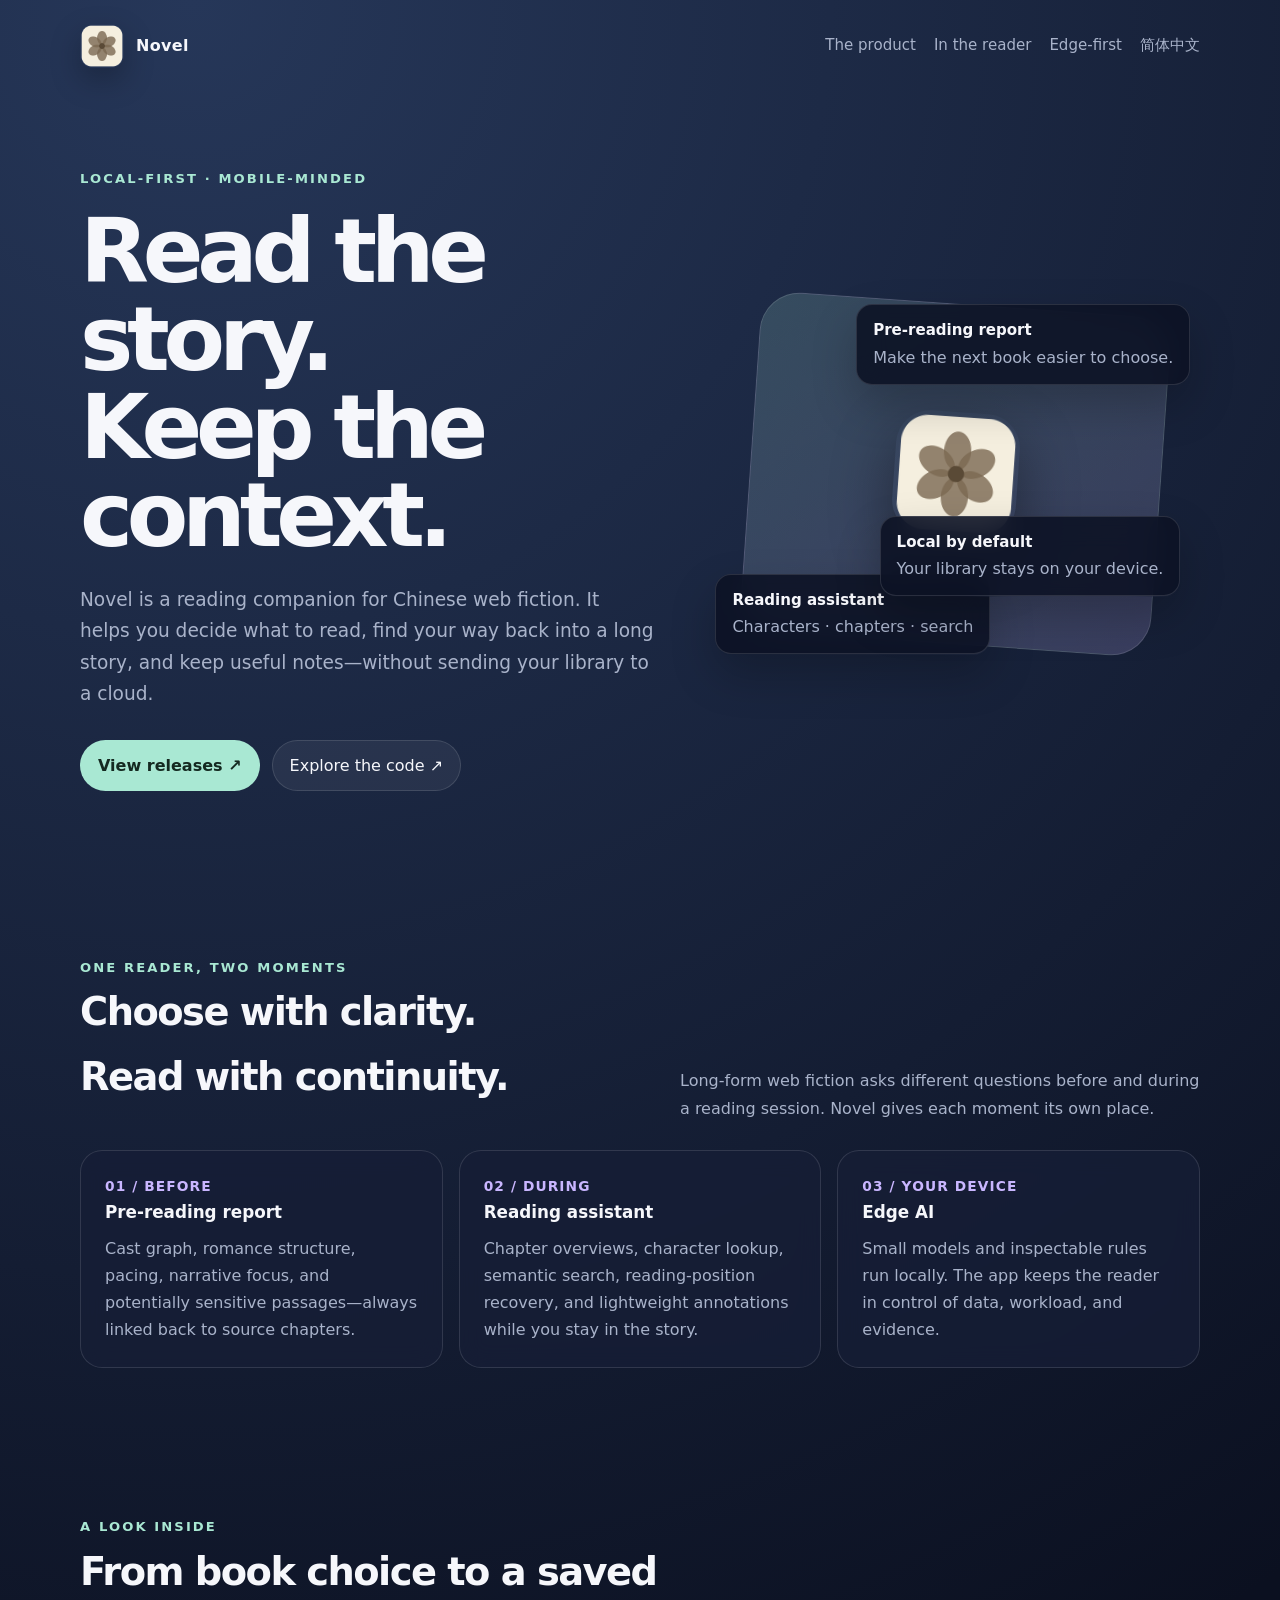
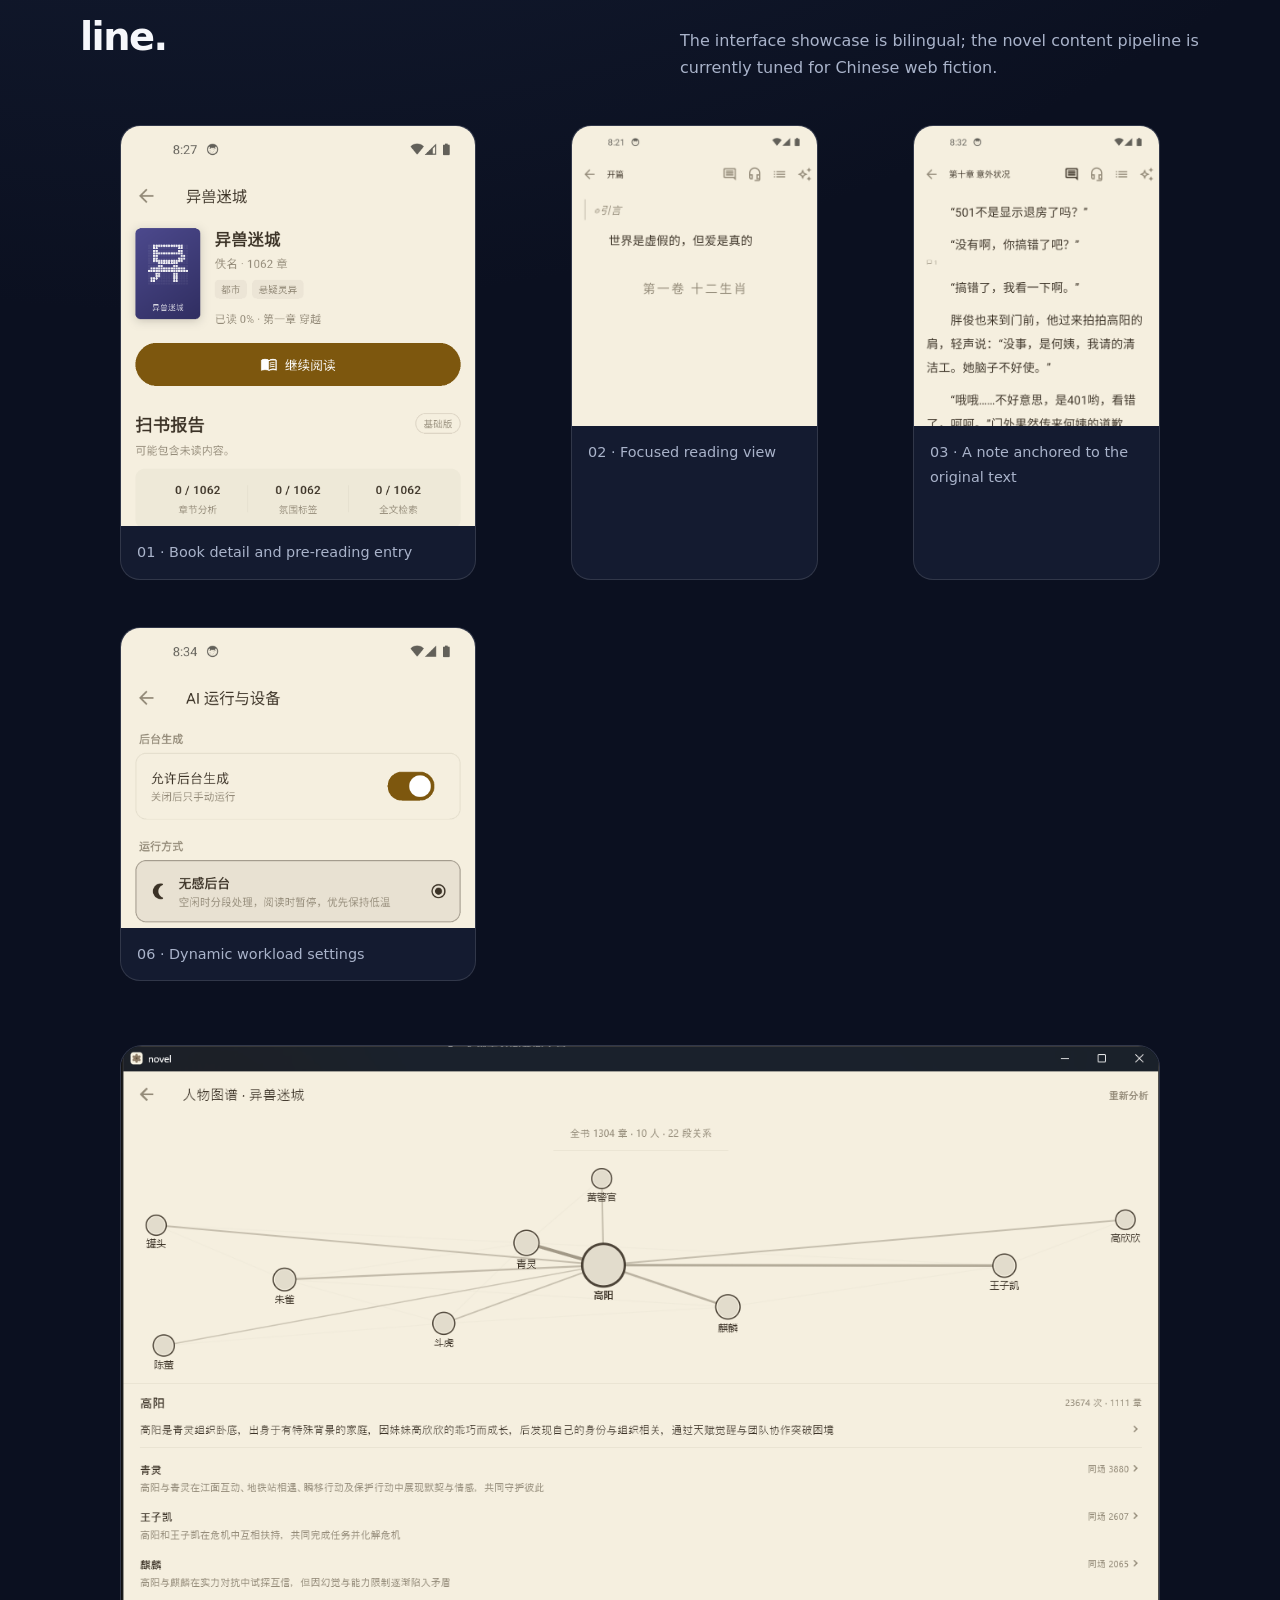
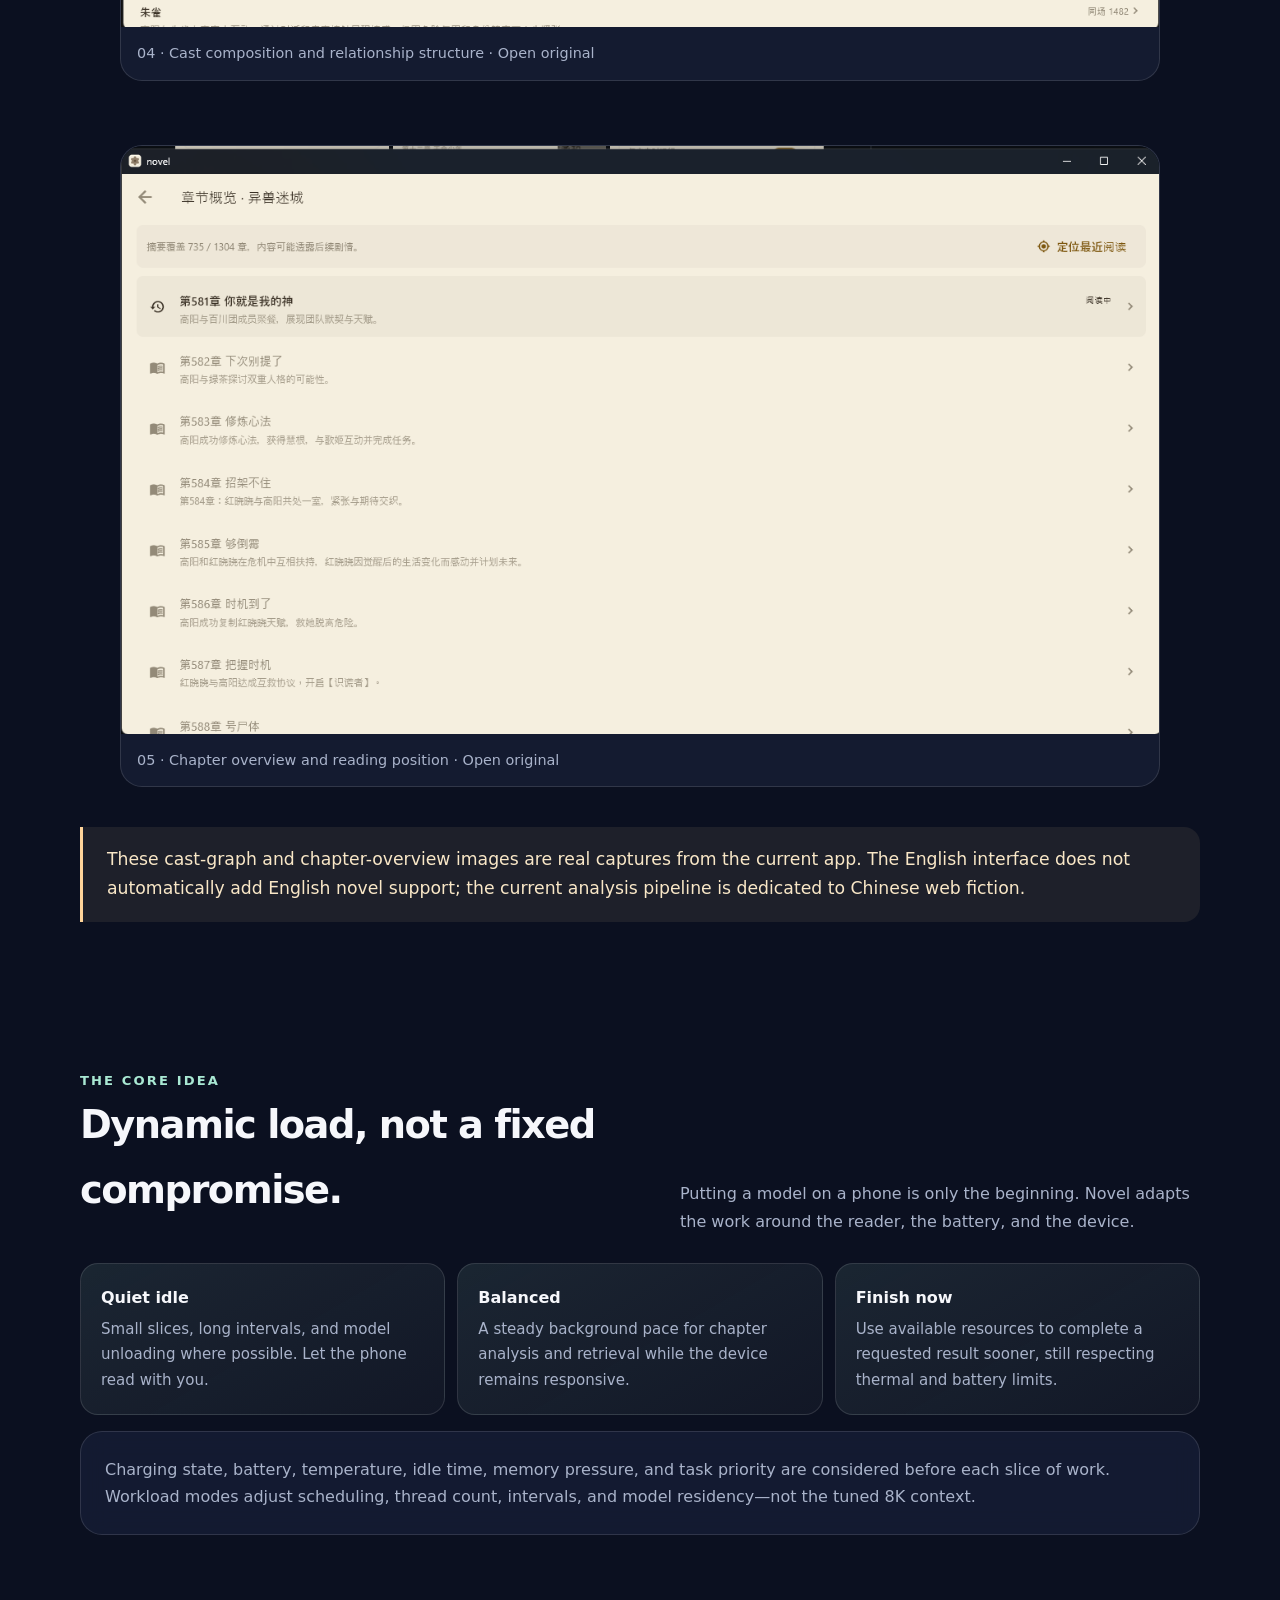
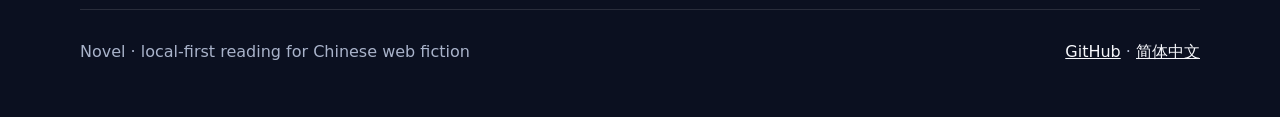
==== commit 03006747: "Show landscape showcase captures at full size" ====
--- a/docs/index.html
+++ b/docs/index.html
@@ -44,9 +44,11 @@
         <figure class="shot tall"><img src="assets/android-book-detail.png" alt="Novel book detail page"><figcaption>01 · Book detail and pre-reading entry</figcaption></figure>
         <figure class="shot"><img src="assets/android-reader-open.png" alt="Novel reading page"><figcaption>02 · Focused reading view</figcaption></figure>
         <figure class="shot"><img src="assets/android-test-annotation-saved.png" alt="Novel annotation saved in a chapter"><figcaption>03 · A note anchored to the original text</figcaption></figure>
-        <figure class="shot wide"><img src="assets/cast-graph-real.png" alt="Cast composition and relationship structure"><figcaption>04 · Cast composition and relationship structure</figcaption></figure>
-        <figure class="shot wide"><img src="assets/chapter-overview-real.png" alt="Chapter overview and current reading position"><figcaption>05 · Chapter overview and reading position</figcaption></figure>
         <figure class="shot"><img src="assets/android-test-ai-runtime-mobile.png" alt="Dynamic workload settings"><figcaption>06 · Dynamic workload settings</figcaption></figure>
+      </div>
+      <div class="wide-screens">
+        <figure class="wide-shot"><a href="assets/cast-graph-real.png" target="_blank" rel="noopener"><img src="assets/cast-graph-real.png" alt="Cast composition and relationship structure"></a><figcaption>04 · Cast composition and relationship structure · Open original</figcaption></figure>
+        <figure class="wide-shot"><a href="assets/chapter-overview-real.png" target="_blank" rel="noopener"><img src="assets/chapter-overview-real.png" alt="Chapter overview and current reading position"></a><figcaption>05 · Chapter overview and reading position · Open original</figcaption></figure>
       </div>
       <div style="margin-top:24px" class="quote">These cast-graph and chapter-overview images are real captures from the current app. The English interface does not automatically add English novel support; the current analysis pipeline is dedicated to Chinese web fiction.</div>
     </section>
--- a/docs/assets/site.css
+++ b/docs/assets/site.css
@@ -53,8 +53,11 @@
 .shot { overflow:hidden; border-radius: 20px; border:1px solid var(--line); background: #141b30; }
 .shot img { width:100%; height: 300px; object-fit:cover; object-position:top; display:block; }
 .shot.tall img { height: 400px; }
-.shot.wide, .shot:has(img[src*="cast-graph-real"]), .shot:has(img[src*="chapter-overview-real"]) { grid-column: span 2; }
-.shot.wide img, .shot:has(img[src*="cast-graph-real"]) img, .shot:has(img[src*="chapter-overview-real"]) img { height: auto; min-height: 390px; max-height: 520px; object-fit: contain; object-position: center; background: #0d1427; }
+.wide-screens { display:grid; grid-template-columns:1fr; gap: 32px; margin-top: 32px; }
+.wide-shot { overflow:hidden; border-radius: 22px; border:1px solid var(--line); background: #141b30; }
+.wide-shot a { display:block; line-height:0; background:#0d1427; }
+.wide-shot img { width:100%; height:auto; max-height:none; object-fit:contain; object-position:center; display:block; }
+.wide-shot figcaption { padding: 14px 16px; color: var(--muted); font-size:.9rem; }
 .shot figcaption { padding: 14px 16px; color: var(--muted); font-size:.9rem; }
 .quote { border-left: 3px solid var(--warm); padding: 18px 24px; background: rgba(255,212,154,.08); border-radius: 0 16px 16px 0; color: #f9e7c7; font-size: 1.08rem; }
 .modes { display:grid; grid-template-columns: repeat(3,1fr); gap: 12px; }
@@ -69,7 +72,6 @@
   .grid, .modes { grid-template-columns: 1fr; }
   .screens { grid-template-columns: 1fr 1fr; }
   .shot:first-child { grid-column: 1 / -1; }
-  .shot.wide, .shot:has(img[src*="cast-graph-real"]), .shot:has(img[src*="chapter-overview-real"]) { grid-column: 1 / -1; }
   .nav-links { gap: 10px; }
 }
 @media (max-width: 520px) {
@@ -78,5 +80,4 @@
   .nav-links { flex-direction:column; align-items:flex-end; }
   .screens { grid-template-columns: 1fr; }
   .shot:first-child { grid-column:auto; }
-  .shot.wide, .shot:has(img[src*="cast-graph-real"]), .shot:has(img[src*="chapter-overview-real"]) { grid-column: auto; }
 }
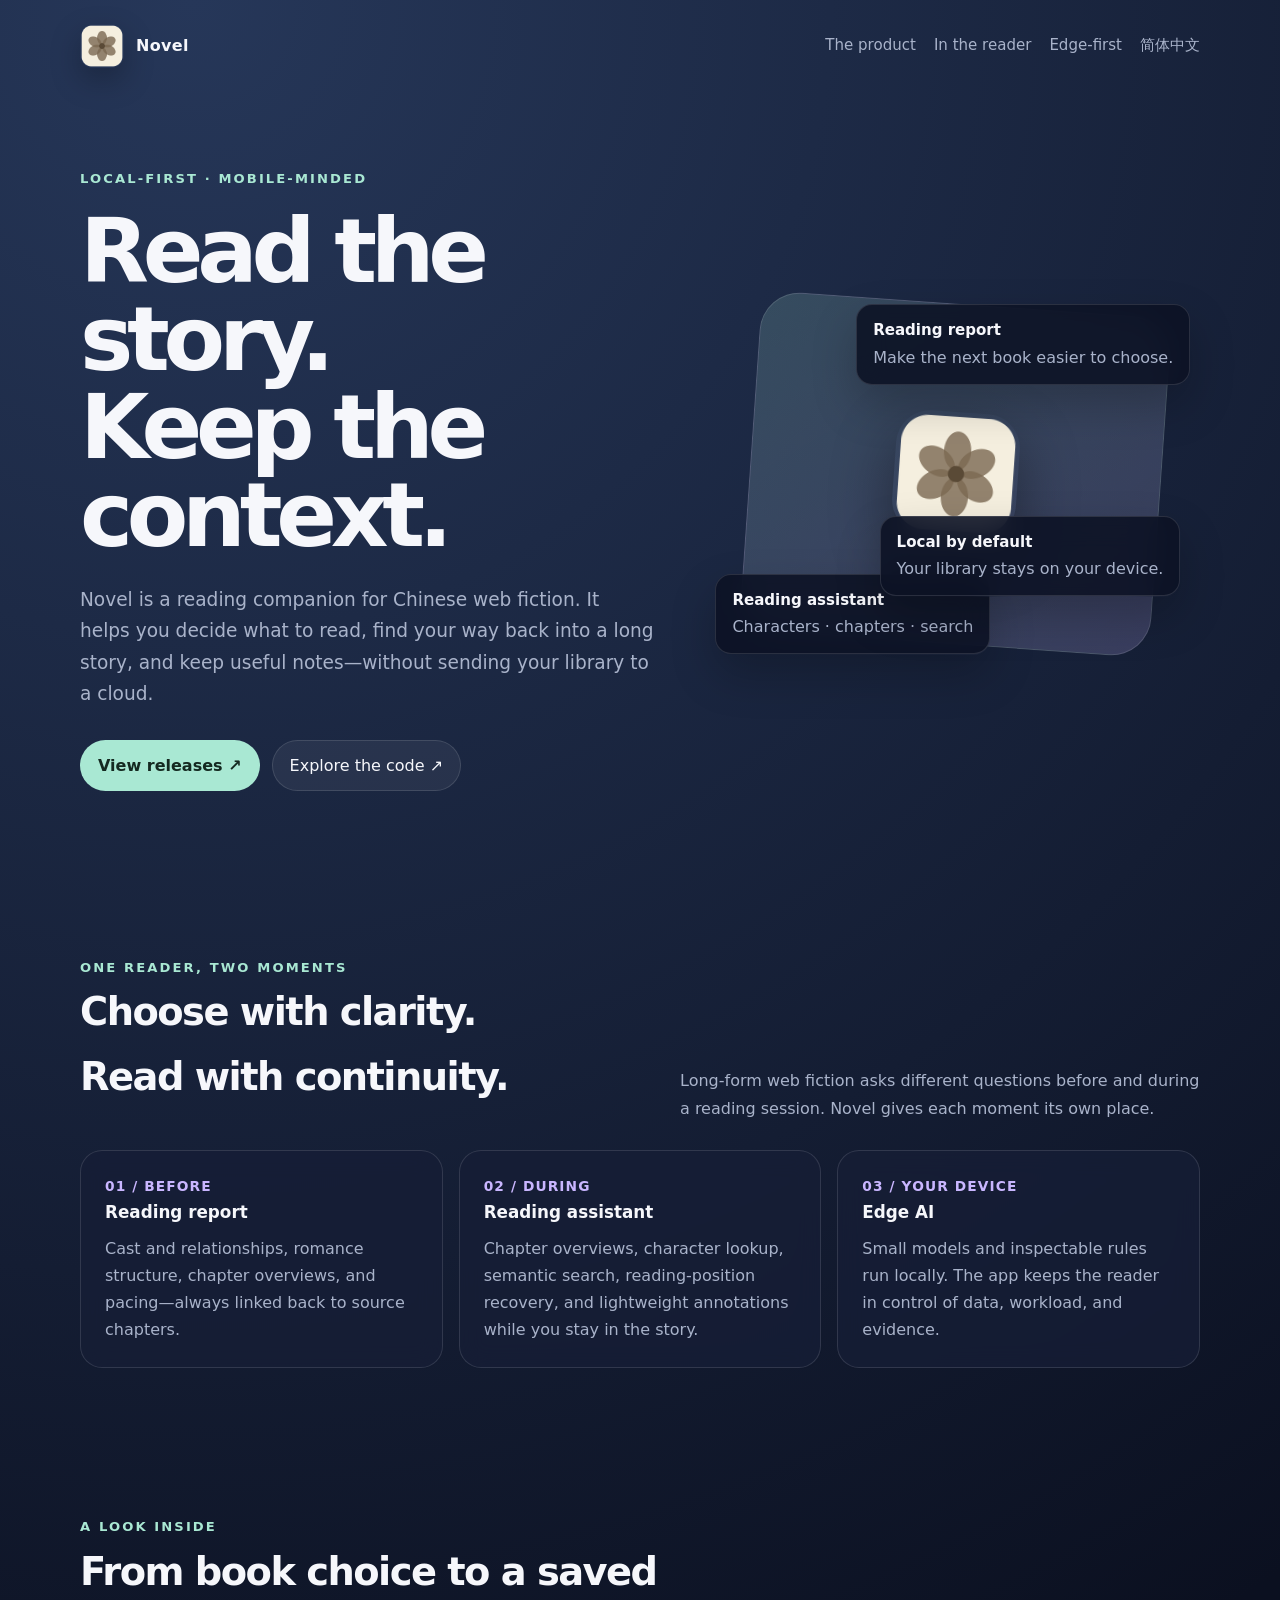
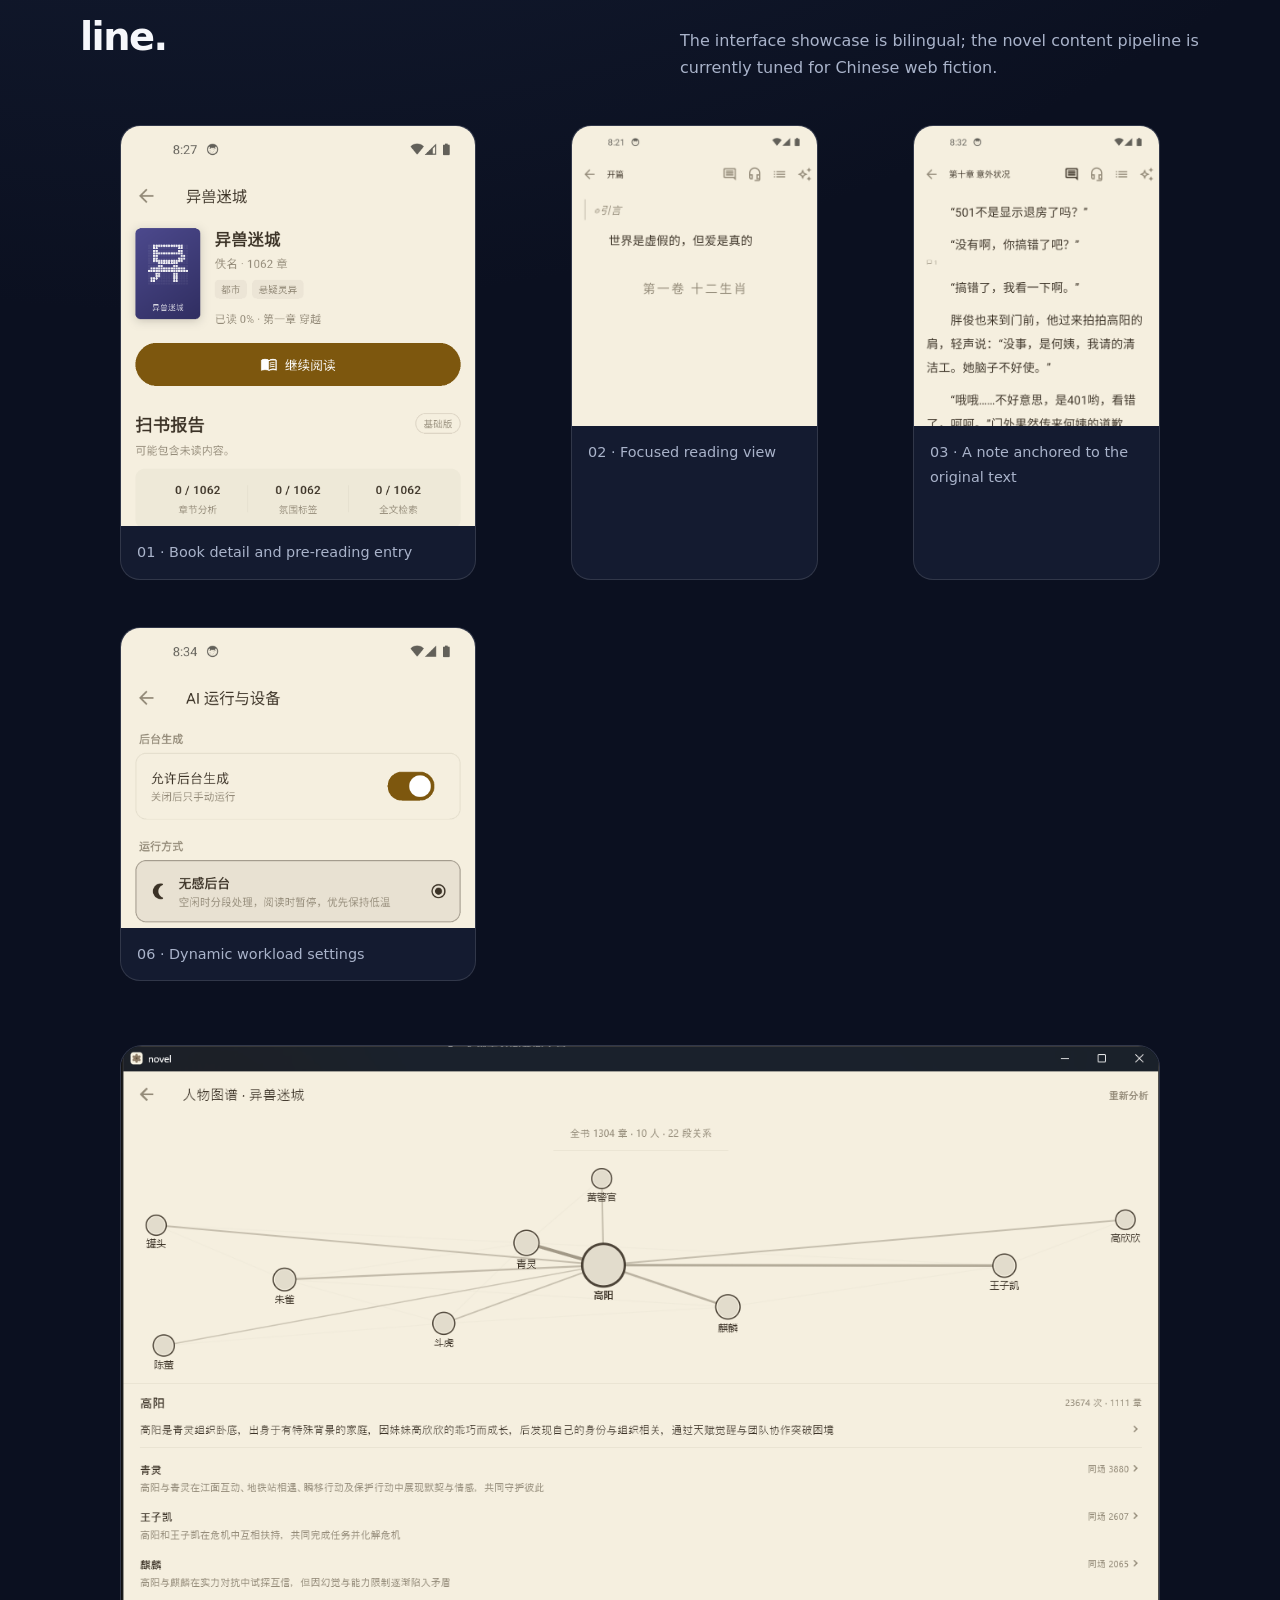
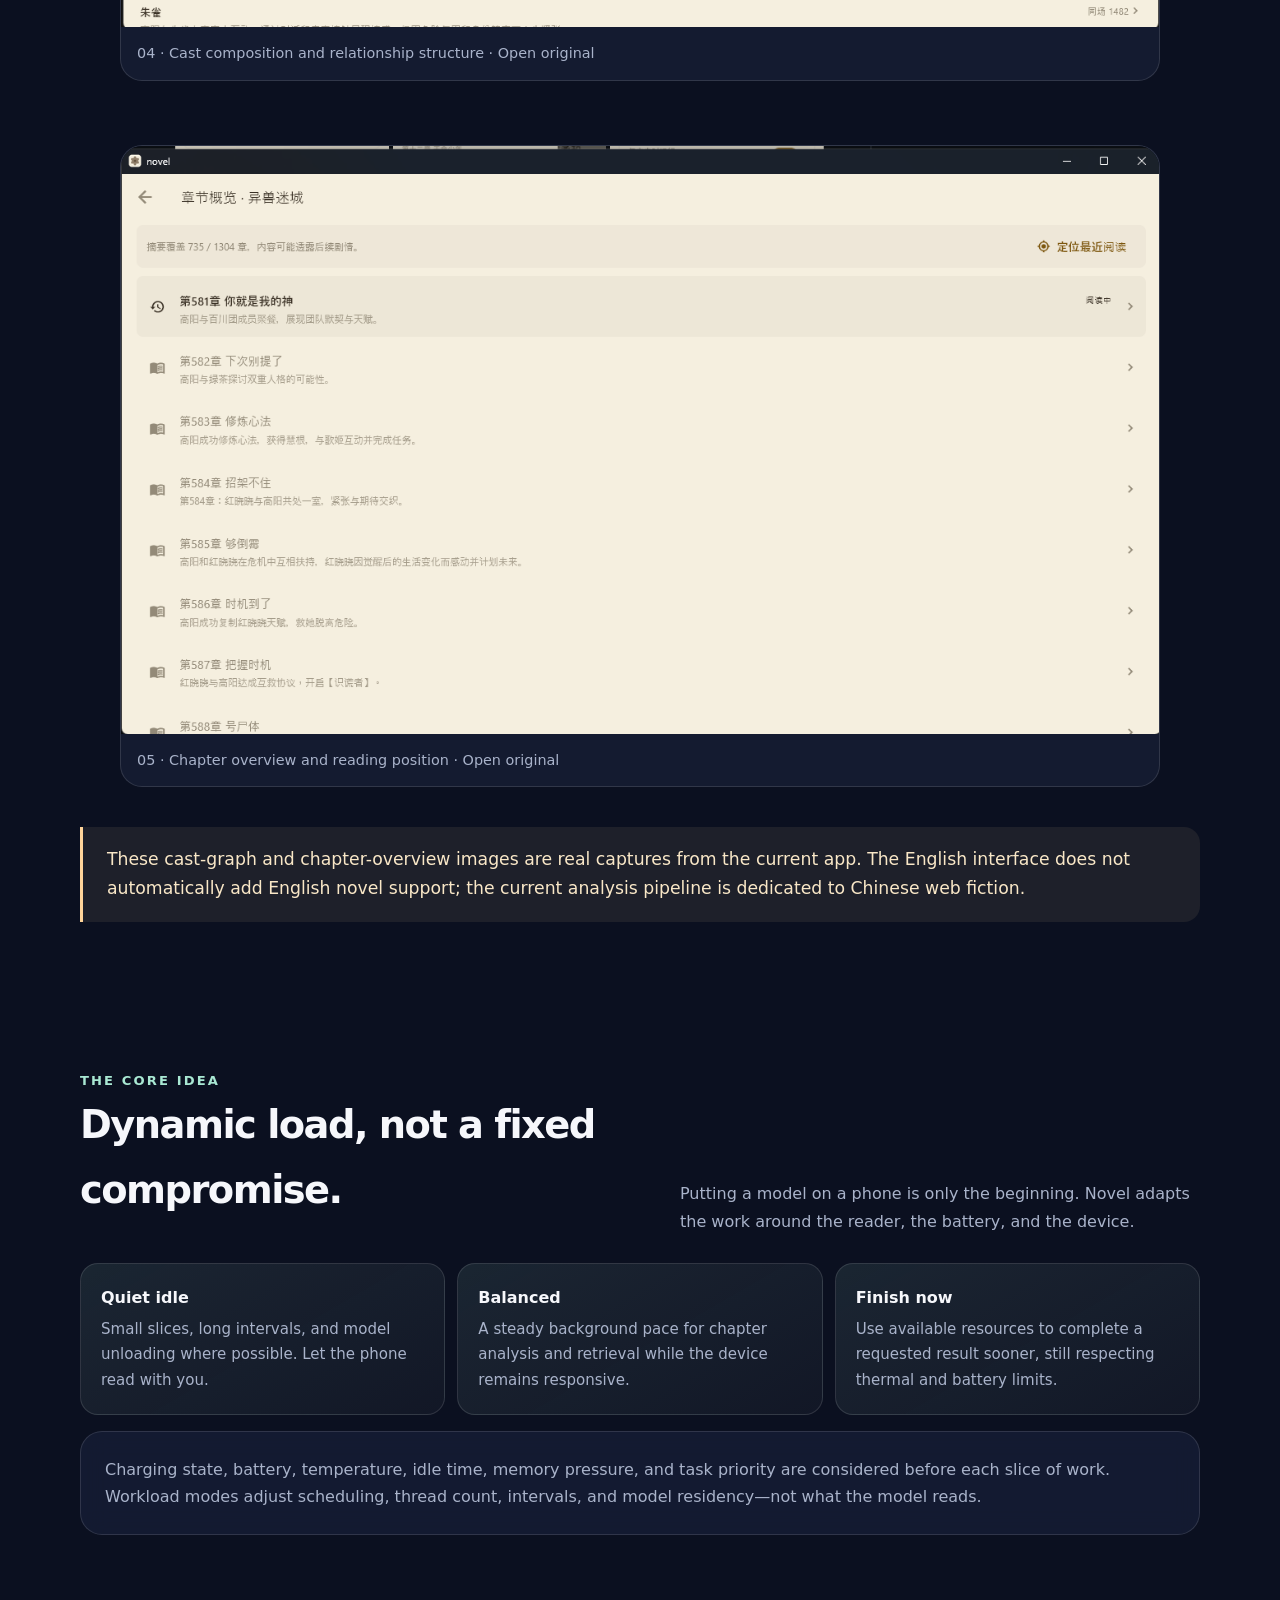
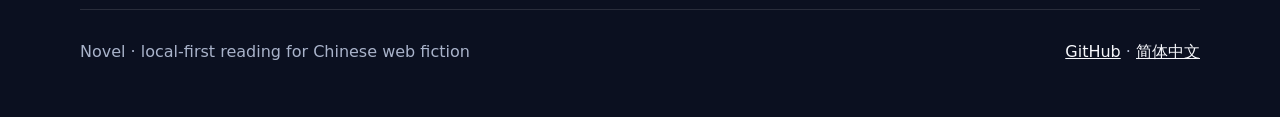
==== commit ff8d6b31: "Release Windows 1.1.0: AI covers, chapter plates, pacing and leaner AI Reader-facing: - AI 封面: a loc" ====
--- a/docs/index.html
+++ b/docs/index.html
@@ -23,7 +23,7 @@
       </div>
       <div class="hero-art" aria-label="Novel app icon and product principles">
         <div class="orb"><img src="assets/novel-icon.ico" alt="Novel app icon"></div>
-        <div class="floating f-one"><strong>Pre-reading report</strong>Make the next book easier to choose.</div>
+        <div class="floating f-one"><strong>Reading report</strong>Make the next book easier to choose.</div>
         <div class="floating f-two"><strong>Reading assistant</strong>Characters · chapters · search</div>
         <div class="floating f-three"><strong>Local by default</strong>Your library stays on your device.</div>
       </div>
@@ -32,7 +32,7 @@
     <section id="layers" class="wrap">
       <div class="section-head"><div><div class="eyebrow">One reader, two moments</div><h2>Choose with clarity.<br>Read with continuity.</h2></div><p>Long-form web fiction asks different questions before and during a reading session. Novel gives each moment its own place.</p></div>
       <div class="grid">
-        <article class="card"><div class="number">01 / BEFORE</div><h3>Pre-reading report</h3><p>Cast graph, romance structure, pacing, narrative focus, and potentially sensitive passages—always linked back to source chapters.</p></article>
+        <article class="card"><div class="number">01 / BEFORE</div><h3>Reading report</h3><p>Cast and relationships, romance structure, chapter overviews, and pacing—always linked back to source chapters.</p></article>
         <article class="card"><div class="number">02 / DURING</div><h3>Reading assistant</h3><p>Chapter overviews, character lookup, semantic search, reading-position recovery, and lightweight annotations while you stay in the story.</p></article>
         <article class="card"><div class="number">03 / YOUR DEVICE</div><h3>Edge AI</h3><p>Small models and inspectable rules run locally. The app keeps the reader in control of data, workload, and evidence.</p></article>
       </div>
@@ -60,7 +60,7 @@
         <div class="mode"><strong>Balanced</strong><p>A steady background pace for chapter analysis and retrieval while the device remains responsive.</p></div>
         <div class="mode"><strong>Finish now</strong><p>Use available resources to complete a requested result sooner, still respecting thermal and battery limits.</p></div>
       </div>
-      <div class="card" style="margin-top:16px"><p>Charging state, battery, temperature, idle time, memory pressure, and task priority are considered before each slice of work. Workload modes adjust scheduling, thread count, intervals, and model residency—not the tuned 8K context.</p></div>
+      <div class="card" style="margin-top:16px"><p>Charging state, battery, temperature, idle time, memory pressure, and task priority are considered before each slice of work. Workload modes adjust scheduling, thread count, intervals, and model residency—not what the model reads.</p></div>
     </section>
   </main>
 
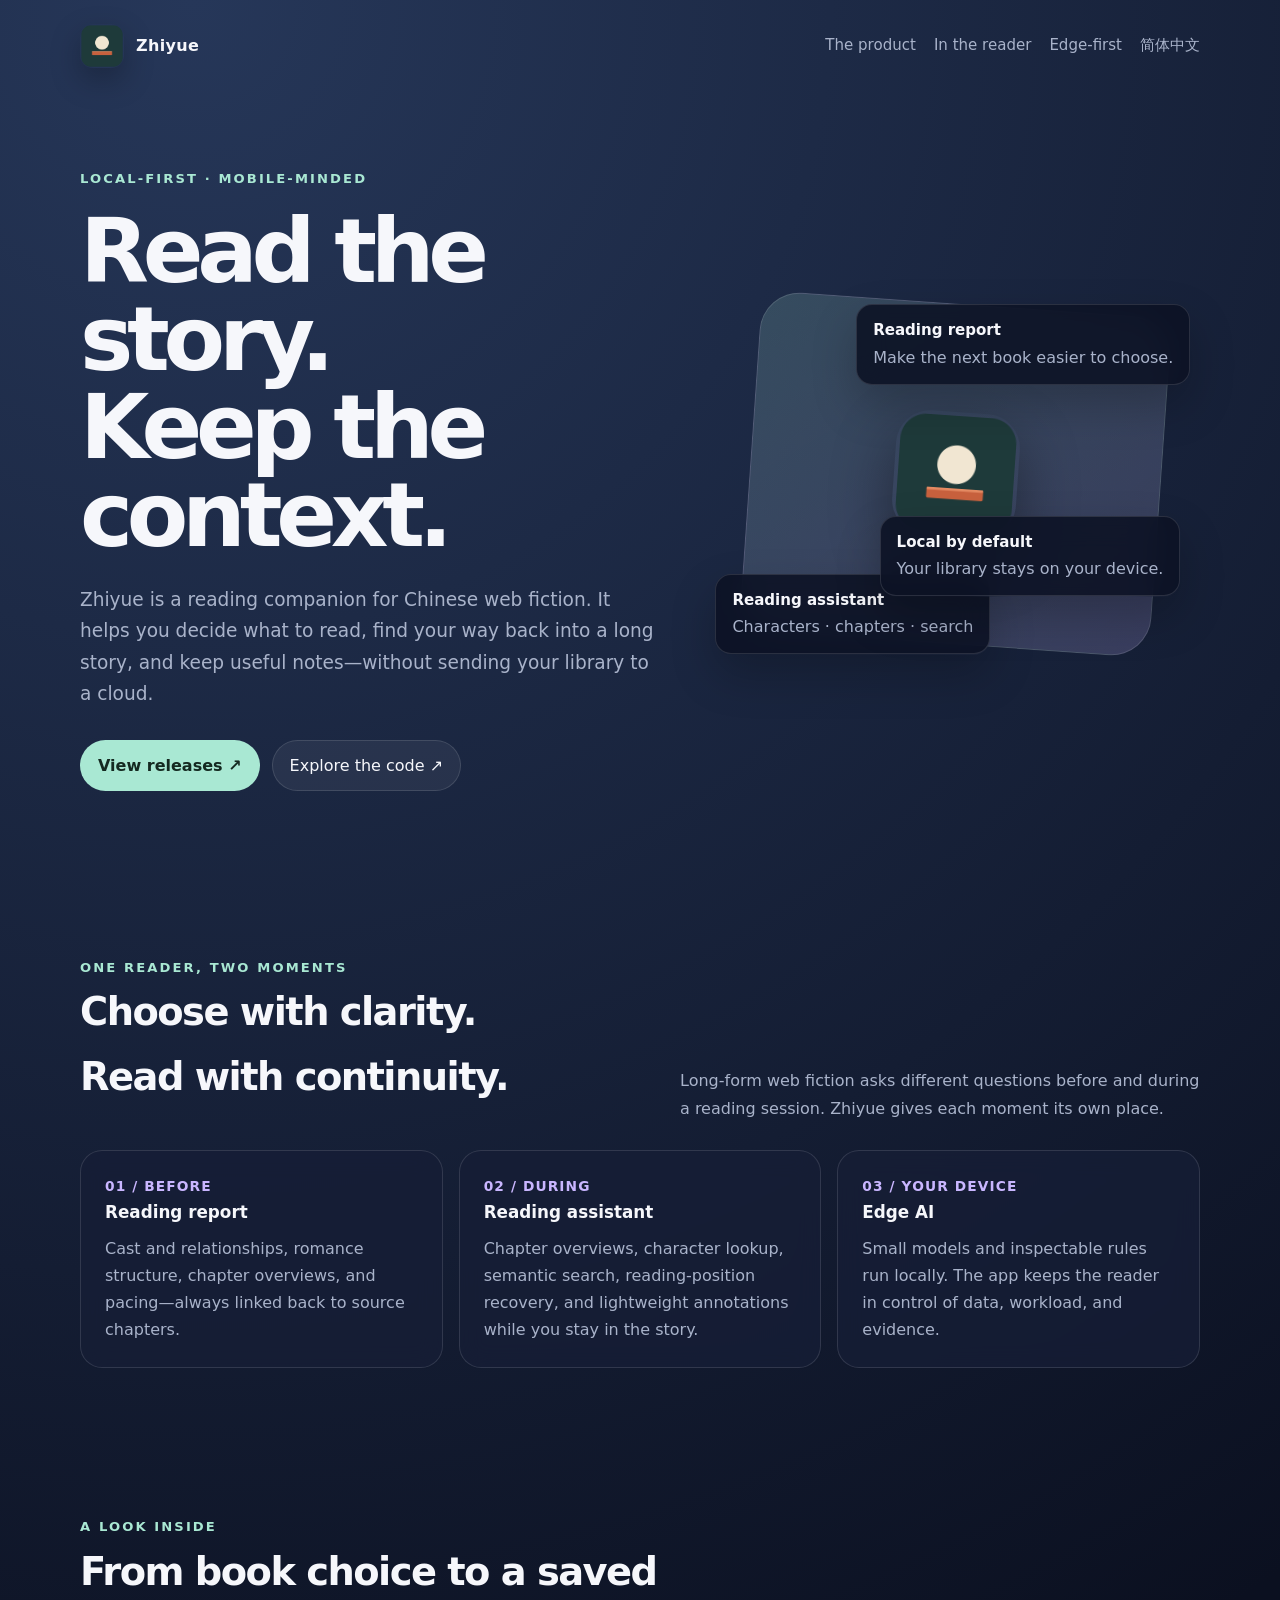
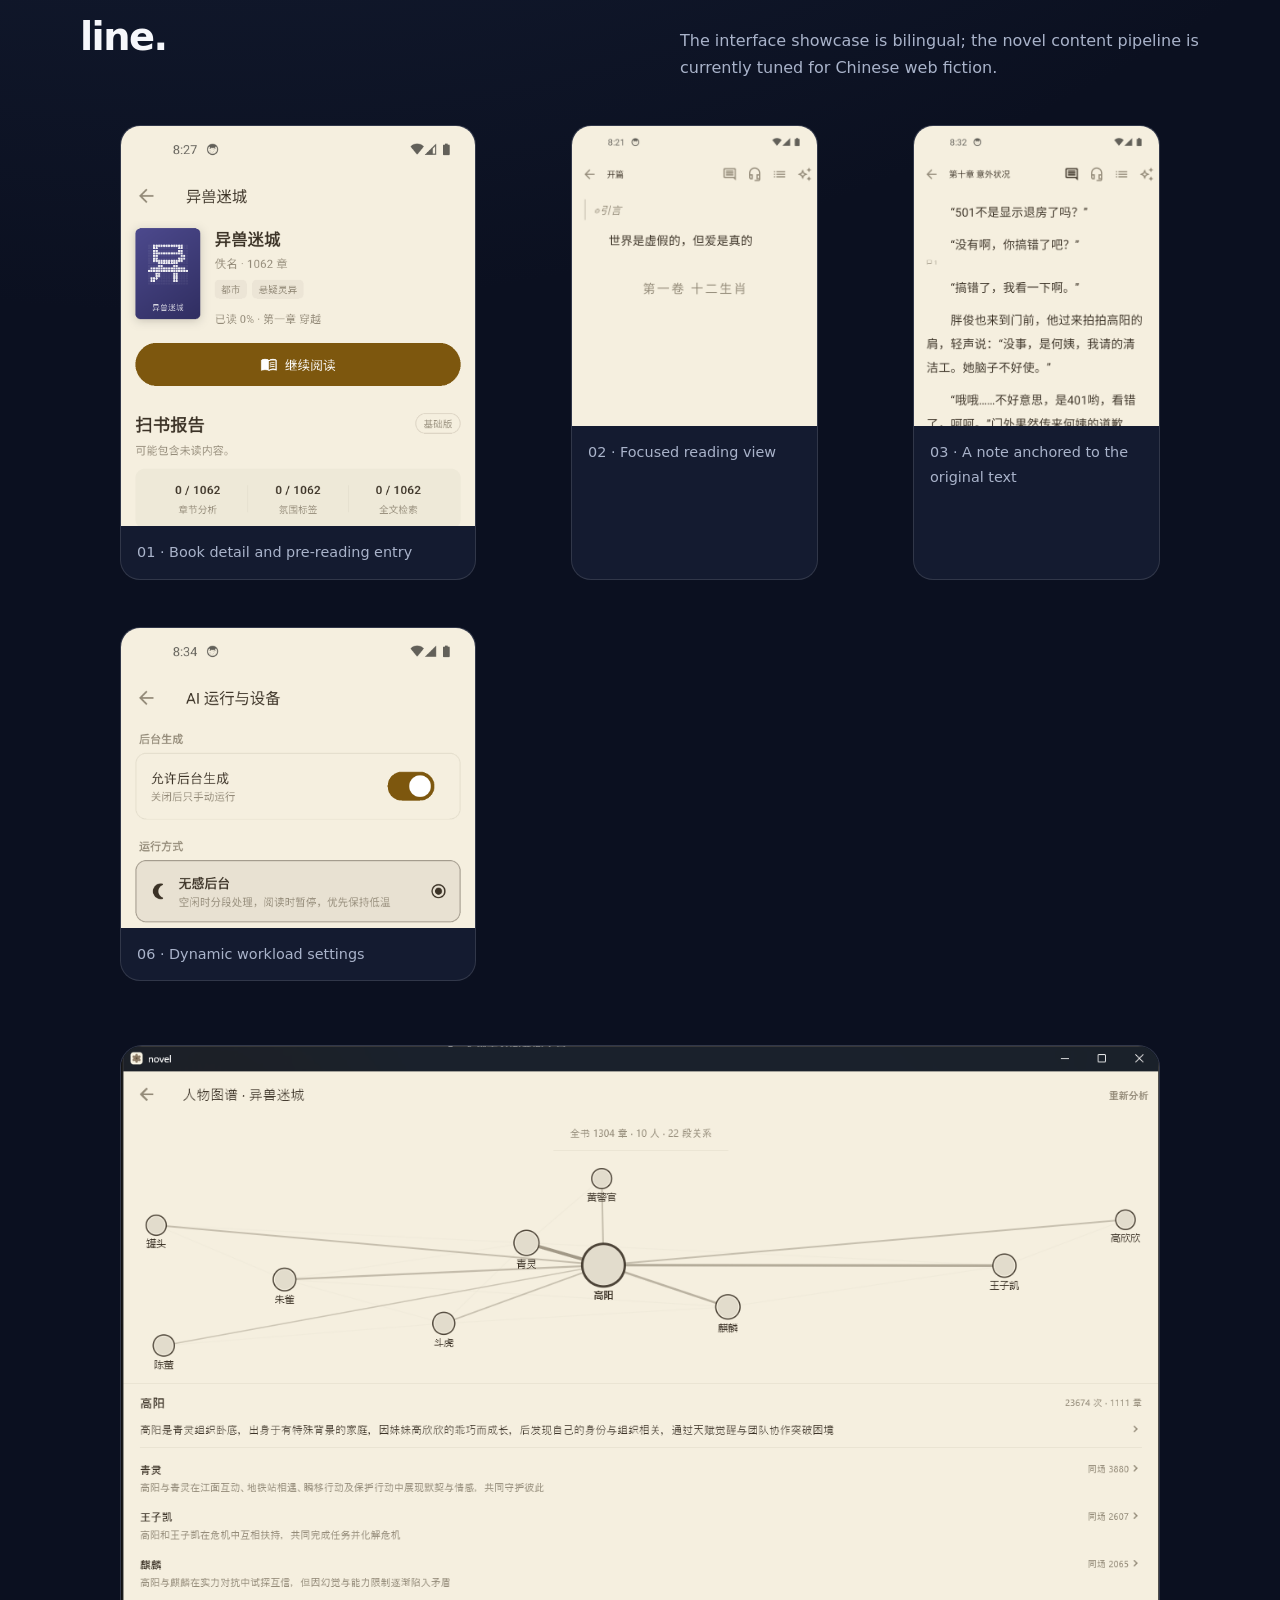
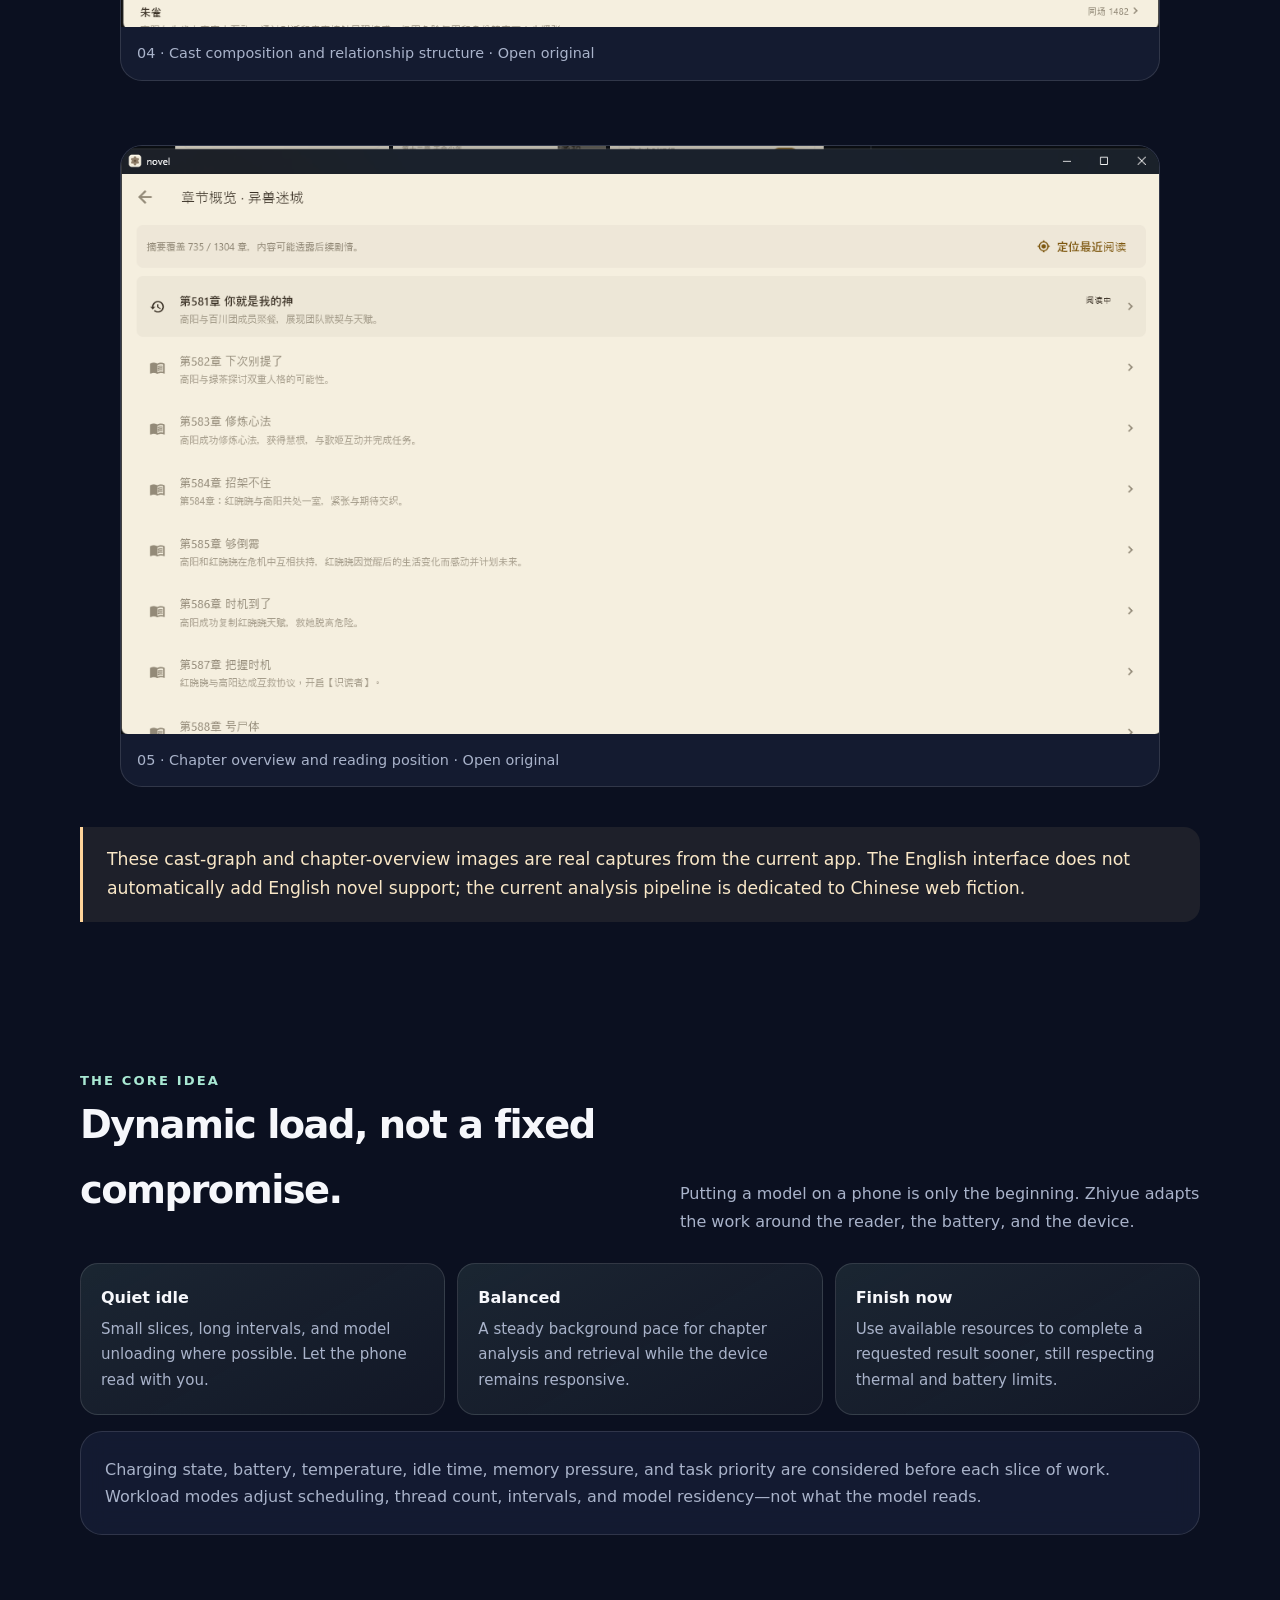
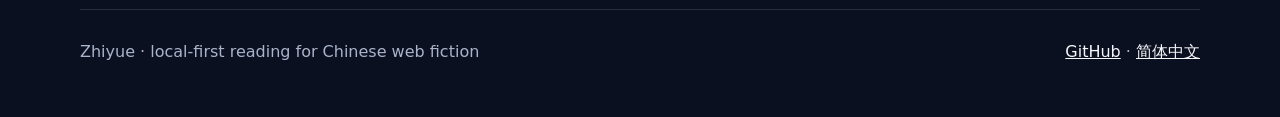
==== commit e4d08b65: "Release 挚阅 Windows 1.2.0: the official name, Qwen3-TTS read-aloud, fuller source downloads Reader-fa" ====
--- a/docs/index.html
+++ b/docs/index.html
@@ -3,13 +3,13 @@
 <head>
   <meta charset="utf-8">
   <meta name="viewport" content="width=device-width, initial-scale=1">
-  <meta name="description" content="Novel — a local-first reader for Chinese web fiction, built for edge devices.">
-  <title>Novel · Read closer to the edge</title>
+  <meta name="description" content="Zhiyue — a local-first reader for Chinese web fiction, built for edge devices.">
+  <title>Zhiyue · Read closer to the edge</title>
   <link rel="stylesheet" href="assets/site.css">
 </head>
 <body>
   <header class="wrap nav">
-    <a class="brand" href="./"><img src="assets/novel-icon.ico" alt="Novel icon"><span>Novel</span></a>
+    <a class="brand" href="./"><img src="assets/novel-icon.ico" alt="Zhiyue icon"><span>Zhiyue</span></a>
     <nav class="nav-links" aria-label="Site navigation"><a href="#layers">The product</a><a href="#screens">In the reader</a><a href="#edge">Edge-first</a><a href="zh.html">简体中文</a></nav>
   </header>
 
@@ -18,11 +18,11 @@
       <div>
         <div class="eyebrow">Local-first · mobile-minded</div>
         <h1>Read the story.<br>Keep the context.</h1>
-        <p class="lead">Novel is a reading companion for Chinese web fiction. It helps you decide what to read, find your way back into a long story, and keep useful notes—without sending your library to a cloud.</p>
+        <p class="lead">Zhiyue is a reading companion for Chinese web fiction. It helps you decide what to read, find your way back into a long story, and keep useful notes—without sending your library to a cloud.</p>
         <div class="actions"><a class="button primary" href="https://github.com/envymoon/EdgeNovel/releases">View releases ↗</a><a class="button" href="https://github.com/envymoon/EdgeNovel">Explore the code ↗</a></div>
       </div>
-      <div class="hero-art" aria-label="Novel app icon and product principles">
-        <div class="orb"><img src="assets/novel-icon.ico" alt="Novel app icon"></div>
+      <div class="hero-art" aria-label="Zhiyue app icon and product principles">
+        <div class="orb"><img src="assets/novel-icon.ico" alt="Zhiyue app icon"></div>
         <div class="floating f-one"><strong>Reading report</strong>Make the next book easier to choose.</div>
         <div class="floating f-two"><strong>Reading assistant</strong>Characters · chapters · search</div>
         <div class="floating f-three"><strong>Local by default</strong>Your library stays on your device.</div>
@@ -30,7 +30,7 @@
     </section>
 
     <section id="layers" class="wrap">
-      <div class="section-head"><div><div class="eyebrow">One reader, two moments</div><h2>Choose with clarity.<br>Read with continuity.</h2></div><p>Long-form web fiction asks different questions before and during a reading session. Novel gives each moment its own place.</p></div>
+      <div class="section-head"><div><div class="eyebrow">One reader, two moments</div><h2>Choose with clarity.<br>Read with continuity.</h2></div><p>Long-form web fiction asks different questions before and during a reading session. Zhiyue gives each moment its own place.</p></div>
       <div class="grid">
         <article class="card"><div class="number">01 / BEFORE</div><h3>Reading report</h3><p>Cast and relationships, romance structure, chapter overviews, and pacing—always linked back to source chapters.</p></article>
         <article class="card"><div class="number">02 / DURING</div><h3>Reading assistant</h3><p>Chapter overviews, character lookup, semantic search, reading-position recovery, and lightweight annotations while you stay in the story.</p></article>
@@ -41,9 +41,9 @@
     <section id="screens" class="wrap">
       <div class="section-head"><div><div class="eyebrow">A look inside</div><h2>From book choice to a saved line.</h2></div><p>The interface showcase is bilingual; the novel content pipeline is currently tuned for Chinese web fiction.</p></div>
       <div class="screens">
-        <figure class="shot tall"><img src="assets/android-book-detail.png" alt="Novel book detail page"><figcaption>01 · Book detail and pre-reading entry</figcaption></figure>
-        <figure class="shot"><img src="assets/android-reader-open.png" alt="Novel reading page"><figcaption>02 · Focused reading view</figcaption></figure>
-        <figure class="shot"><img src="assets/android-test-annotation-saved.png" alt="Novel annotation saved in a chapter"><figcaption>03 · A note anchored to the original text</figcaption></figure>
+        <figure class="shot tall"><img src="assets/android-book-detail.png" alt="Zhiyue book detail page"><figcaption>01 · Book detail and pre-reading entry</figcaption></figure>
+        <figure class="shot"><img src="assets/android-reader-open.png" alt="Zhiyue reading page"><figcaption>02 · Focused reading view</figcaption></figure>
+        <figure class="shot"><img src="assets/android-test-annotation-saved.png" alt="Zhiyue annotation saved in a chapter"><figcaption>03 · A note anchored to the original text</figcaption></figure>
         <figure class="shot"><img src="assets/android-test-ai-runtime-mobile.png" alt="Dynamic workload settings"><figcaption>06 · Dynamic workload settings</figcaption></figure>
       </div>
       <div class="wide-screens">
@@ -54,7 +54,7 @@
     </section>
 
     <section id="edge" class="wrap">
-      <div class="section-head"><div><div class="eyebrow">The core idea</div><h2>Dynamic load, not a fixed compromise.</h2></div><p>Putting a model on a phone is only the beginning. Novel adapts the work around the reader, the battery, and the device.</p></div>
+      <div class="section-head"><div><div class="eyebrow">The core idea</div><h2>Dynamic load, not a fixed compromise.</h2></div><p>Putting a model on a phone is only the beginning. Zhiyue adapts the work around the reader, the battery, and the device.</p></div>
       <div class="modes">
         <div class="mode"><strong>Quiet idle</strong><p>Small slices, long intervals, and model unloading where possible. Let the phone read with you.</p></div>
         <div class="mode"><strong>Balanced</strong><p>A steady background pace for chapter analysis and retrieval while the device remains responsive.</p></div>
@@ -64,6 +64,6 @@
     </section>
   </main>
 
-  <footer class="wrap footer"><span>Novel · local-first reading for Chinese web fiction</span><span><a href="https://github.com/envymoon/EdgeNovel">GitHub</a> · <a href="zh.html">简体中文</a></span></footer>
+  <footer class="wrap footer"><span>Zhiyue · local-first reading for Chinese web fiction</span><span><a href="https://github.com/envymoon/EdgeNovel">GitHub</a> · <a href="zh.html">简体中文</a></span></footer>
 </body>
 </html>
